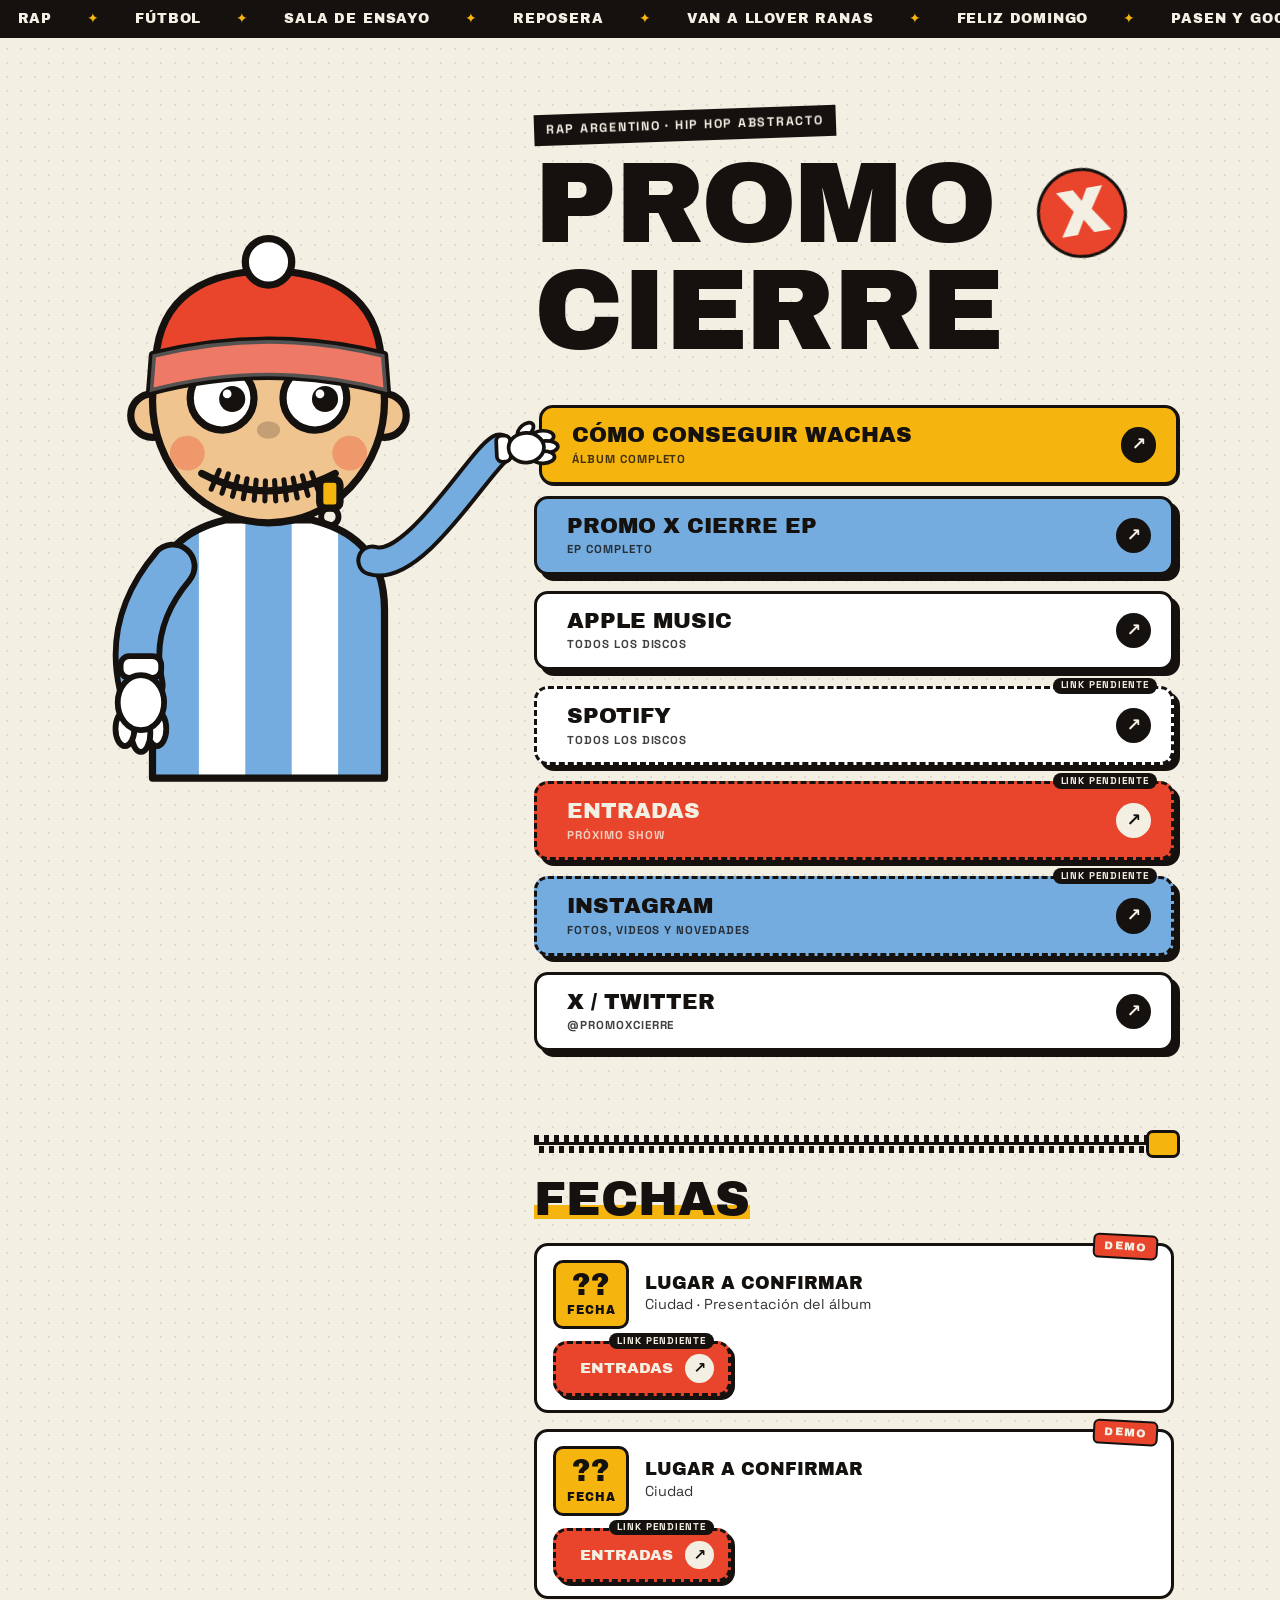
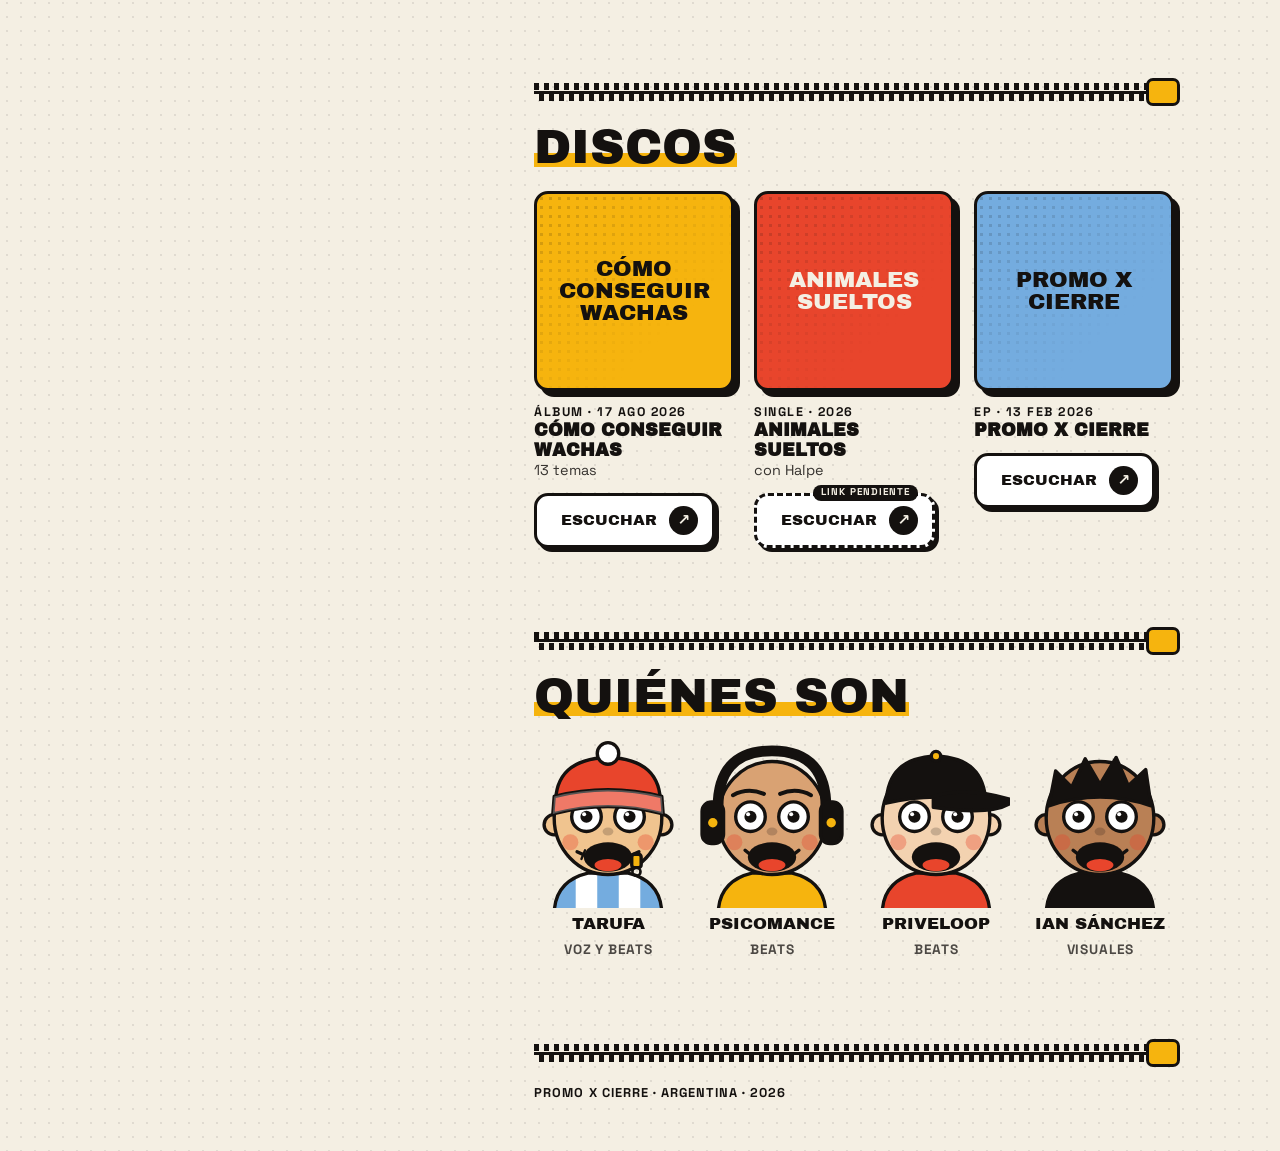
==== promo-x-cierre/index.html @ b792574a "Agrega prototipo de web para PROMO X CIERRE Página estática (HTML/CSS/JS sin dependencias) con un mu" ====
<!doctype html>
<html lang="es-AR">
<head>
  <meta charset="utf-8">
  <meta name="viewport" content="width=device-width, initial-scale=1">
  <title>PROMO X CIERRE</title>
  <meta name="description" content="Música, fechas y links de PROMO X CIERRE. Rap argentino.">
  <meta name="theme-color" content="#F4EFE3">
  <meta property="og:title" content="PROMO X CIERRE">
  <meta property="og:description" content="Música, fechas y links. Pasen y gocen.">
  <meta property="og:type" content="website">
  <link rel="preload" href="fonts/archivo-black-latin-400-normal.woff2" as="font" type="font/woff2" crossorigin>
  <link rel="stylesheet" href="styles.css">
</head>
<body>
  <div class="ticker" aria-hidden="true"><div class="ticker__track" id="ticker"></div></div>

  <div class="layout">
    <!-- El muñeco: decorativo, no interactivo. El brazo se dibuja en #arm-layer. -->
    <aside class="puppet-col" aria-hidden="true">
      <div class="puppet-sticky">
        <div class="puppet" id="puppet">
          <div class="puppet__art" id="puppet-art"></div>
          <!-- Punto de donde nace el brazo (en % de la imagen del muñeco, ver --shoulder-x / --shoulder-y) -->
          <span class="shoulder" id="shoulder"></span>
          <div class="bubble" id="bubble" hidden></div>
        </div>
      </div>
    </aside>

    <main class="content">
      <header class="hero">
        <p class="eyebrow" id="tagline"></p>
        <h1 class="wordmark">
          <span class="wordmark__line">Promo <span class="x" aria-hidden="true">x</span></span>
          <span class="wordmark__line">Cierre</span>
          <span class="sr-only"> — rap argentino</span>
        </h1>
      </header>

      <nav class="links" id="links" aria-label="Escuchá y seguí a Promo x Cierre"></nav>

      <section class="block" id="fechas" aria-labelledby="h-fechas">
        <div class="zip" aria-hidden="true"></div>
        <h2 id="h-fechas">Fechas</h2>
        <ol class="shows" id="shows"></ol>
      </section>

      <section class="block" id="discos" aria-labelledby="h-discos">
        <div class="zip" aria-hidden="true"></div>
        <h2 id="h-discos">Discos</h2>
        <div class="releases" id="releases"></div>
      </section>

      <section class="block" id="quienes" aria-labelledby="h-quienes">
        <div class="zip" aria-hidden="true"></div>
        <h2 id="h-quienes">Quiénes son</h2>
        <div class="crew" id="crew"></div>
      </section>

      <footer class="foot">
        <div class="zip" aria-hidden="true"></div>
        <p>PROMO X CIERRE · Argentina · 2026</p>
      </footer>
    </main>
  </div>

  <!-- Capa del brazo: ocupa toda la pantalla y no captura clics -->
  <svg class="arm-layer" id="arm-layer" aria-hidden="true" focusable="false">
    <path id="arm-outline" fill="none" stroke="#14110F" stroke-linecap="round" stroke-linejoin="round"/>
    <path id="arm-fill" fill="none" stroke="#74ACDF" stroke-linecap="round" stroke-linejoin="round"/>
    <g id="hand">
      <g class="glove" stroke="#14110F" stroke-width="4" stroke-linejoin="round" fill="#fff">
        <ellipse cx="20" cy="-11" rx="12" ry="6.5"/>
        <ellipse cx="23" cy="0" rx="13" ry="6.5"/>
        <ellipse cx="20" cy="11" rx="12" ry="6.5"/>
        <ellipse cx="2" cy="-19" rx="10" ry="6" transform="rotate(-38 2 -19)"/>
        <rect x="-30" y="-14" width="15" height="28" rx="6"/>
        <ellipse cx="2" cy="0" rx="19" ry="16"/>
      </g>
    </g>
  </svg>

  <div class="toast" id="toast" role="status" aria-live="polite"></div>

  <script src="data.js"></script>
  <script src="app.js"></script>
</body>
</html>
---- promo-x-cierre/styles.css ----
@font-face {
  font-family: "Archivo Black";
  src: url("fonts/archivo-black-latin-400-normal.woff2") format("woff2");
  font-weight: 400;
  font-display: swap;
}
@font-face {
  font-family: "Space Grotesk";
  src: url("fonts/space-grotesk-latin-400-normal.woff2") format("woff2");
  font-weight: 400;
  font-display: swap;
}
@font-face {
  font-family: "Space Grotesk";
  src: url("fonts/space-grotesk-latin-700-normal.woff2") format("woff2");
  font-weight: 700;
  font-display: swap;
}

:root {
  --ink: #14110f;
  --paper: #f4efe3;
  --white: #fff;
  --sky: #74acdf;
  --sun: #f6b40e;
  --tomato: #e8452c;
  --line: 3px;
  --shadow: 6px 6px 0 var(--ink);
  --display: "Archivo Black", "Arial Black", Impact, sans-serif;
  --body: "Space Grotesk", system-ui, -apple-system, "Segoe UI", sans-serif;
  --gutter: clamp(16px, 4vw, 40px);
  --ticker-h: 38px;
  /* Dónde nace el brazo sobre la imagen del muñeco (en %). Cambiar si se reemplaza el dibujo. */
  --shoulder-x: 74%;
  --shoulder-y: 62.5%;
}

* { box-sizing: border-box; }
html { scroll-behavior: smooth; }
body {
  margin: 0;
  background: var(--paper);
  background-image: radial-gradient(rgba(20, 17, 15, 0.09) 1px, transparent 1.3px);
  background-size: 14px 14px;
  color: var(--ink);
  font-family: var(--body);
  font-size: 1.0625rem;
  line-height: 1.45;
  overflow-x: clip;
  -webkit-font-smoothing: antialiased;
}
h1, h2, h3, p, ol { margin: 0; }
a { color: inherit; }
.sr-only {
  position: absolute; width: 1px; height: 1px; margin: -1px; padding: 0;
  overflow: hidden; clip: rect(0 0 0 0); white-space: nowrap; border: 0;
}

/* ---------- Ticker ---------- */
.ticker {
  height: var(--ticker-h);
  background: var(--ink);
  color: var(--paper);
  font-family: var(--display);
  text-transform: uppercase;
  letter-spacing: 0.06em;
  font-size: 0.85rem;
  overflow: hidden;
  white-space: nowrap;
  display: flex;
  align-items: center;
  position: relative;
  z-index: 2;
}
.ticker__track { display: inline-flex; animation: tick 40s linear infinite; will-change: transform; }
.ticker__track span { padding: 0 1.1rem; }
.ticker__track span::after { content: "✦"; color: var(--sun); margin-left: 2.2rem; }
@keyframes tick { to { transform: translateX(-50%); } }

/* ---------- Layout ---------- */
.layout {
  display: grid;
  grid-template-columns: minmax(300px, 38%) minmax(0, 1fr);
  gap: 0 clamp(16px, 3vw, 48px);
  max-width: 1360px;
  margin: 0 auto;
  padding: 0 var(--gutter);
}
.puppet-sticky {
  position: sticky;
  top: 0;
  height: 100svh;
  display: grid;
  place-items: center;
}
.puppet {
  /* alto máx. 78% de la pantalla, proporción 3:4 */
  width: min(100%, calc(min(78svh, 580px) * 0.75));
  aspect-ratio: 3 / 4;
  position: relative;
  animation: bob 3.4s ease-in-out infinite;
}
@keyframes bob { 50% { transform: translateY(-7px) rotate(0.7deg); } }
.puppet__art, .puppet__art svg { width: 100%; height: 100%; display: block; overflow: visible; }
.shoulder {
  position: absolute;
  left: var(--shoulder-x);
  top: var(--shoulder-y);
  width: 2px; height: 2px;
  transform: translate(-50%, -50%);
}
.puppet .eye { transform-box: fill-box; transform-origin: center; animation: blink 5.5s infinite; }
@keyframes blink { 0%, 94%, 100% { transform: scaleY(1); } 96.5% { transform: scaleY(0.08); } }
.puppet .pupil { transition: transform 0.08s linear; }
.puppet .brows { transition: transform 0.15s; }
.puppet.is-talking .brows { transform: translateY(-7px); }
.puppet .m-open { opacity: 0; transition: opacity 0.1s; }
.puppet.is-talking .m-open { opacity: 1; }
.puppet.is-talking .m-closed { opacity: 0; }

.bubble {
  position: absolute;
  left: 66%;
  top: -2%;
  z-index: 3;
  background: var(--white);
  border: var(--line) solid var(--ink);
  border-radius: 18px 18px 18px 4px;
  padding: 0.45rem 0.85rem;
  font-family: var(--display);
  font-size: 1rem;
  text-transform: uppercase;
  white-space: nowrap;
  box-shadow: 4px 4px 0 var(--ink);
  transform-origin: 0 100%;
}
.bubble.pop { animation: pop 1.1s both; }
@keyframes pop {
  0% { transform: scale(0.2) rotate(-8deg); opacity: 0; }
  18% { transform: scale(1.08) rotate(2deg); opacity: 1; }
  30%, 80% { transform: scale(1) rotate(-1deg); opacity: 1; }
  100% { transform: scale(0.9); opacity: 0; }
}

.content { padding-bottom: 48px; min-width: 0; }

/* ---------- Hero ---------- */
.hero { padding: clamp(28px, 6vw, 72px) 0 0; }
.eyebrow {
  display: inline-block;
  background: var(--ink);
  color: var(--paper);
  font-weight: 700;
  font-size: 0.78rem;
  letter-spacing: 0.14em;
  text-transform: uppercase;
  padding: 0.4rem 0.75rem;
  transform: rotate(-2deg);
}
.wordmark {
  margin-top: 0.7rem;
  font-family: var(--display);
  font-weight: 400;
  text-transform: uppercase;
  line-height: 0.9;
  letter-spacing: -0.02em;
  font-size: clamp(3.1rem, 10.5vw, 7.2rem);
}
.wordmark__line { display: block; }
.wordmark .x {
  display: inline-grid;
  place-items: center;
  width: 1.4em;
  height: 1.4em;
  margin-left: 0.1em;
  vertical-align: 0.12em;
  background: var(--tomato);
  color: var(--paper);
  border: var(--line) solid var(--ink);
  border-radius: 50%;
  font-size: 0.56em;
  line-height: 1;
  transform: rotate(-10deg);
  animation: wobble 3.6s ease-in-out infinite;
}
@keyframes wobble { 50% { transform: rotate(12deg) scale(1.08); } }

/* ---------- Botones ---------- */
.links { display: grid; gap: 16px; max-width: 640px; margin-top: clamp(22px, 3vw, 38px); }
.btn {
  --bg: var(--paper);
  position: relative;
  display: grid;
  grid-template-columns: 1fr auto;
  align-items: center;
  gap: 12px;
  padding: 16px 20px 16px 30px; /* margen izquierdo: ahí apoya la mano */
  background: var(--bg);
  color: var(--ink);
  border: var(--line) solid var(--ink);
  border-radius: 14px;
  box-shadow: var(--shadow);
  text-decoration: none;
  font-family: var(--display);
  font-size: clamp(1.05rem, 2.4vw, 1.35rem);
  text-transform: uppercase;
  line-height: 1.1;
  transition: transform 0.12s, box-shadow 0.12s;
}
.btn small {
  display: block;
  margin-top: 0.3rem;
  font-family: var(--body);
  font-weight: 700;
  font-size: 0.72rem;
  letter-spacing: 0.08em;
  opacity: 0.8;
}
.btn .go {
  display: grid; place-items: center;
  width: 2.2rem; height: 2.2rem;
  border-radius: 50%;
  background: var(--ink);
  color: var(--paper);
  font-family: var(--body);
  font-weight: 700;
  font-size: 1.1rem;
}
.btn[data-tone="sun"] { --bg: var(--sun); }
.btn[data-tone="sky"] { --bg: var(--sky); }
.btn[data-tone="tomato"] { --bg: var(--tomato); color: var(--paper); }
.btn[data-tone="tomato"] .go { background: var(--paper); color: var(--ink); }
.btn[data-tone="paper"] { --bg: var(--white); }
.btn.is-pressed, .btn:active { transform: translate(5px, 5px); box-shadow: 1px 1px 0 var(--ink); }
.btn:focus-visible { outline: 3px solid var(--ink); outline-offset: 5px; }
.btn.is-pending { border-style: dashed; }
.btn.is-pending::after {
  content: "link pendiente";
  position: absolute; top: -11px; right: 14px;
  background: var(--ink); color: var(--paper);
  font-family: var(--body); font-weight: 700; font-size: 0.62rem;
  letter-spacing: 0.1em; text-transform: uppercase;
  padding: 0.15rem 0.5rem; border-radius: 99px;
}
.btn--sm {
  padding: 10px 14px 10px 24px;
  font-size: 0.95rem;
  box-shadow: 4px 4px 0 var(--ink);
}
.btn--sm .go { width: 1.8rem; height: 1.8rem; font-size: 0.95rem; }
.btn--sm.is-pressed, .btn--sm:active { transform: translate(3px, 3px); box-shadow: 1px 1px 0 var(--ink); }

/* ---------- Secciones ---------- */
.block { margin-top: clamp(44px, 7vw, 84px); max-width: 640px; }
.block h2 {
  font-family: var(--display);
  font-weight: 400;
  text-transform: uppercase;
  font-size: clamp(2rem, 5vw, 3rem);
  line-height: 1;
  margin-bottom: 20px;
  display: inline-block;
  background: linear-gradient(transparent 62%, var(--sun) 62% 92%, transparent 92%);
}

/* Cierre (zipper) como divisor: la lengüeta corre al llegar a la sección */
.zip {
  position: relative;
  height: 18px;
  margin-bottom: 22px;
  background:
    linear-gradient(var(--ink), var(--ink)) center / 100% 3px no-repeat,
    repeating-linear-gradient(90deg, var(--ink) 0 5px, transparent 5px 10px) top / 100% 7px no-repeat,
    repeating-linear-gradient(90deg, transparent 0 5px, var(--ink) 5px 10px) bottom / 100% 7px no-repeat;
}
.zip::after {
  content: "";
  position: absolute; left: 0; top: 50%;
  width: 28px; height: 22px;
  transform: translateY(-50%);
  background: var(--sun);
  border: var(--line) solid var(--ink);
  border-radius: 7px;
  transition: left 1.4s cubic-bezier(0.6, 0, 0.2, 1);
}
.zip.in::after { left: calc(100% - 28px); }

/* Fechas */
.shows { list-style: none; padding: 0; display: grid; gap: 16px; }
.show {
  position: relative;
  display: grid;
  grid-template-columns: auto 1fr;
  gap: 8px 16px;
  align-items: center;
  background: var(--white);
  border: var(--line) solid var(--ink);
  border-radius: 14px;
  padding: 14px 16px;
}
.show__date {
  width: 76px;
  padding: 0.45rem 0;
  text-align: center;
  background: var(--sun);
  border: var(--line) solid var(--ink);
  border-radius: 10px;
  font-family: var(--display);
  text-transform: uppercase;
}
.show__day { display: block; font-size: 1.9rem; line-height: 1; }
.show__mon { display: block; font-size: 0.72rem; letter-spacing: 0.1em; margin-top: 2px; }
.show__venue { font-family: var(--display); text-transform: uppercase; font-size: 1.1rem; line-height: 1.15; }
.show__meta { font-size: 0.9rem; opacity: 0.85; }
.show .btn { grid-column: 1 / -1; justify-self: start; margin-top: 4px; }
.show.is-demo::before {
  content: "DEMO";
  position: absolute; top: -12px; right: 14px; z-index: 1;
  background: var(--tomato); color: var(--paper);
  font-family: var(--display); font-size: 0.7rem; letter-spacing: 0.1em;
  padding: 0.15rem 0.6rem; border: 2px solid var(--ink); border-radius: 6px;
  transform: rotate(3deg);
}
.empty { font-weight: 700; }

/* Discos */
.releases { display: grid; grid-template-columns: repeat(auto-fit, minmax(190px, 1fr)); gap: 24px 20px; }
.release { display: grid; gap: 12px; align-content: start; }
.cover {
  --bg: var(--paper);
  position: relative;
  display: grid; place-items: center;
  aspect-ratio: 1;
  padding: 16px;
  overflow: hidden;
  text-align: center;
  background: var(--bg);
  border: var(--line) solid var(--ink);
  border-radius: 14px;
  box-shadow: var(--shadow);
  font-family: var(--display);
  text-transform: uppercase;
  line-height: 0.98;
  font-size: clamp(1.05rem, 2.2vw, 1.4rem);
  overflow-wrap: anywhere;
  color: var(--ink);
}
.cover::before {
  content: "";
  position: absolute; inset: 0;
  background: radial-gradient(rgba(20, 17, 15, 0.18) 1.5px, transparent 1.8px) 0 0 / 9px 9px;
  mask-image: linear-gradient(135deg, #000, transparent 70%);
  -webkit-mask-image: linear-gradient(135deg, #000, transparent 70%);
}
.cover span { position: relative; }
.cover[data-tone="sun"] { --bg: var(--sun); }
.cover[data-tone="sky"] { --bg: var(--sky); }
.cover[data-tone="tomato"] { --bg: var(--tomato); color: var(--paper); }
.cover img { position: absolute; inset: 0; width: 100%; height: 100%; object-fit: cover; }
.release__type { font-weight: 700; font-size: 0.78rem; letter-spacing: 0.12em; text-transform: uppercase; }
.release__title { font-family: var(--display); text-transform: uppercase; font-size: 1.1rem; line-height: 1.1; }
.release__meta { font-size: 0.9rem; opacity: 0.85; }
.release .btn { justify-self: start; }

/* Integrantes */
.crew { display: grid; grid-template-columns: repeat(auto-fit, minmax(128px, 1fr)); gap: 20px 16px; }
.member { display: grid; justify-items: center; gap: 4px; text-align: center; }
.member svg { width: 100%; max-width: 170px; height: auto; transition: transform 0.25s cubic-bezier(0.3, 1.6, 0.5, 1); }
.member:hover svg { transform: rotate(-5deg) translateY(-6px) scale(1.04); }
.member__name { font-family: var(--display); text-transform: uppercase; font-size: 1.05rem; }
.member__role { font-size: 0.85rem; font-weight: 700; letter-spacing: 0.06em; text-transform: uppercase; opacity: 0.75; }

.foot { margin-top: clamp(44px, 7vw, 84px); max-width: 640px; font-weight: 700; letter-spacing: 0.08em; text-transform: uppercase; font-size: 0.8rem; }

/* ---------- Capa del brazo ---------- */
.arm-layer {
  position: fixed; inset: 0;
  width: 100%; height: 100%;
  pointer-events: none;
  z-index: 20;
  overflow: visible;
}

/* ---------- Aviso ---------- */
.toast {
  position: fixed; left: 50%; bottom: 22px; z-index: 30;
  transform: translate(-50%, 20px);
  max-width: min(92vw, 420px);
  background: var(--ink); color: var(--paper);
  padding: 0.7rem 1rem; border-radius: 12px;
  font-weight: 700; font-size: 0.9rem; text-align: center;
  opacity: 0; pointer-events: none;
  transition: opacity 0.2s, transform 0.2s;
}
.toast.show { opacity: 1; transform: translate(-50%, 0); }

/* ---------- Celular y pantallas angostas ---------- */
@media (max-width: 899px) {
  :root { --shoulder-x: 74%; --shoulder-y: 62.5%; }
  .layout { display: block; padding-left: calc(var(--gutter) + 80px); }
  /* El muñeco queda fijo asomándose por el borde izquierdo, a media altura */
  .puppet-col { position: fixed; left: -34px; top: 50%; transform: translateY(-50%); z-index: 3; pointer-events: none; }
  .puppet-sticky { position: static; height: auto; display: block; }
  .puppet { width: 144px; }
  .bubble { display: none; }
  .links, .block, .foot { max-width: none; }
  .show { grid-template-columns: 1fr; }
  .show__date { justify-self: start; display: flex; gap: 8px; align-items: baseline; justify-content: center; width: auto; padding: 0.35rem 0.8rem; }
  .show__day { font-size: 1.3rem; }
}

@media (prefers-reduced-motion: reduce) {
  html { scroll-behavior: auto; }
  .ticker__track, .puppet, .wordmark .x, .puppet .eye, .bubble.pop { animation: none; }
  .zip::after { left: calc(100% - 28px); transition: none; }
  .btn, .member svg { transition: none; }
}
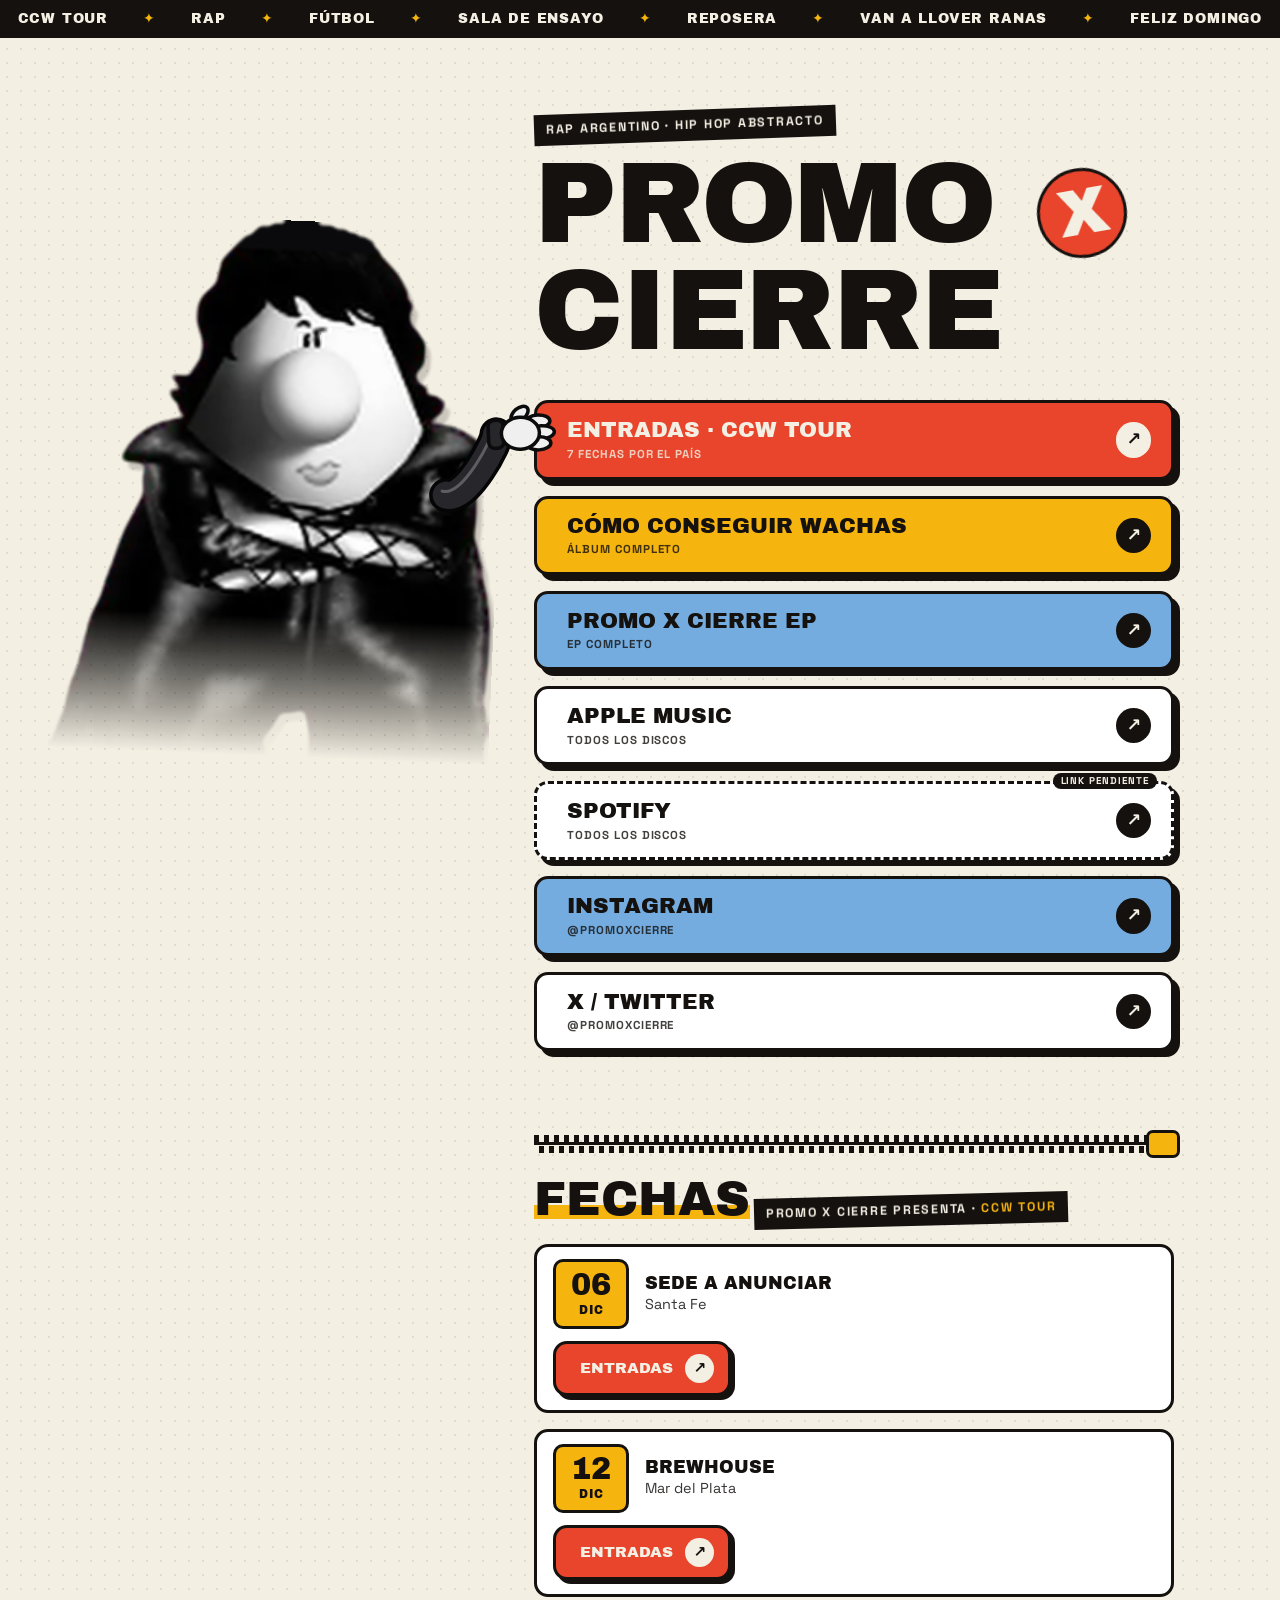
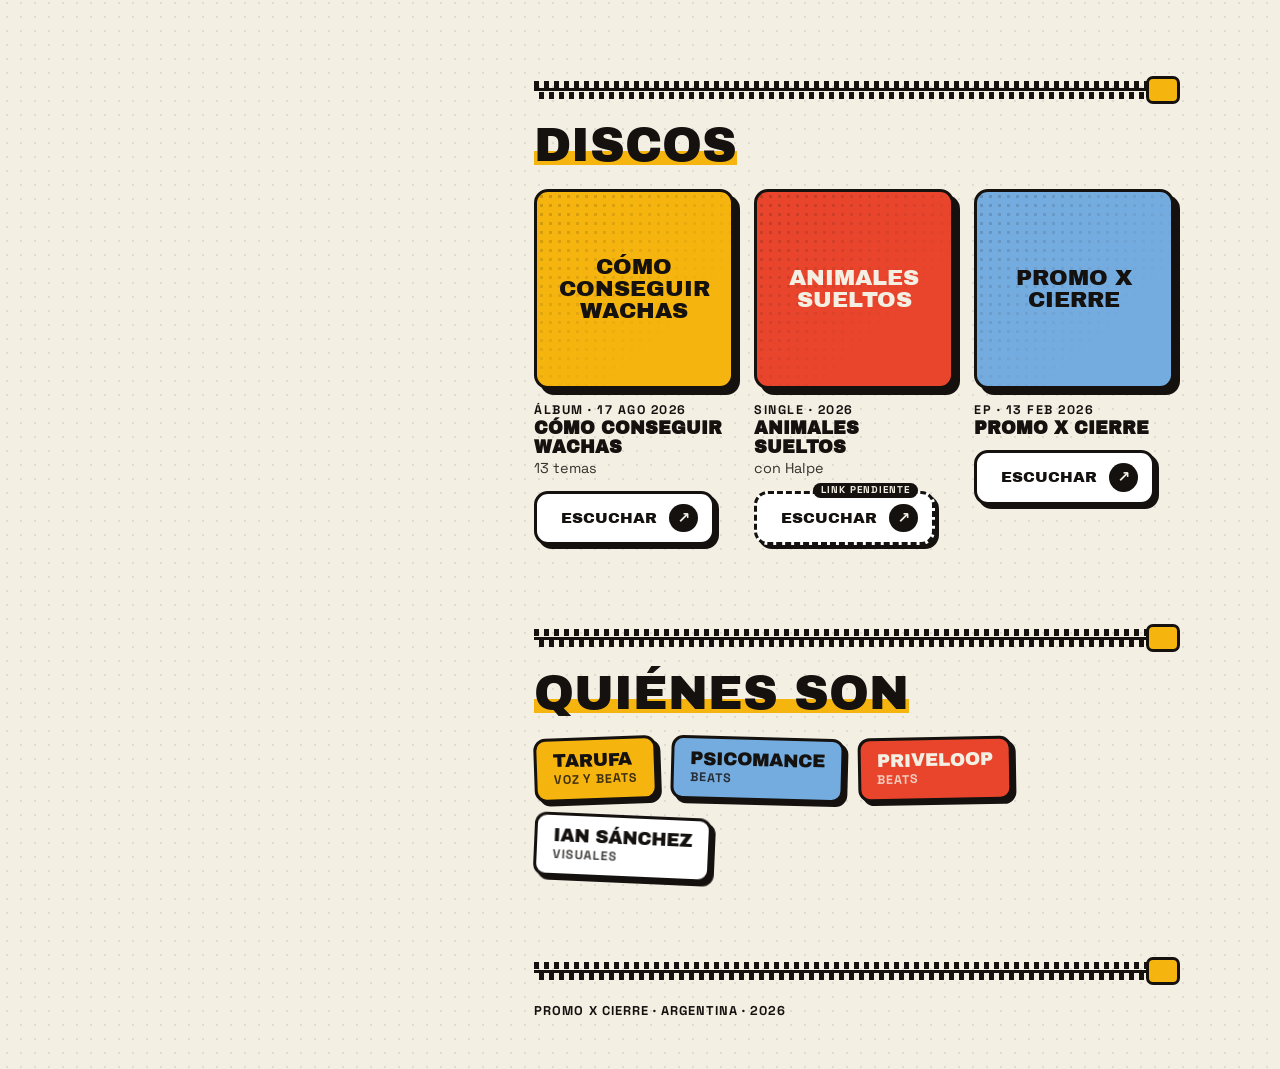
==== commit f8bd8a69: "Usa el muñeco real, carga la gira CCW Tour y los links de atom.bio - Muñeco real recortado de la cap" ====
--- a/promo-x-cierre/index.html
+++ b/promo-x-cierre/index.html
@@ -20,9 +20,11 @@
     <aside class="puppet-col" aria-hidden="true">
       <div class="puppet-sticky">
         <div class="puppet" id="puppet">
-          <div class="puppet__art" id="puppet-art"></div>
-          <!-- Punto de donde nace el brazo (en % de la imagen del muñeco, ver --shoulder-x / --shoulder-y) -->
-          <span class="shoulder" id="shoulder"></span>
+          <div class="puppet__lean" id="puppet-lean">
+            <div class="puppet__art" id="puppet-art"></div>
+            <!-- Punto de donde nace el brazo (en % de la imagen; se configura en data.js → puppet.shoulder) -->
+            <span class="shoulder" id="shoulder"></span>
+          </div>
           <div class="bubble" id="bubble" hidden></div>
         </div>
       </div>
@@ -43,6 +45,7 @@
       <section class="block" id="fechas" aria-labelledby="h-fechas">
         <div class="zip" aria-hidden="true"></div>
         <h2 id="h-fechas">Fechas</h2>
+        <p class="tour-chip" id="tour-chip"></p>
         <ol class="shows" id="shows"></ol>
       </section>
 
@@ -67,15 +70,17 @@
 
   <!-- Capa del brazo: ocupa toda la pantalla y no captura clics -->
   <svg class="arm-layer" id="arm-layer" aria-hidden="true" focusable="false">
-    <path id="arm-outline" fill="none" stroke="#14110F" stroke-linecap="round" stroke-linejoin="round"/>
-    <path id="arm-fill" fill="none" stroke="#74ACDF" stroke-linecap="round" stroke-linejoin="round"/>
+    <!-- Brazo de cuero negro (como la campera del muñeco): borde, relleno y brillo -->
+    <path id="arm-outline" fill="none" stroke="#050506" stroke-linecap="round" stroke-linejoin="round"/>
+    <path id="arm-fill" fill="none" stroke="#26262b" stroke-linecap="round" stroke-linejoin="round"/>
+    <path id="arm-shine" fill="none" stroke="rgba(255,255,255,.26)" stroke-width="3" stroke-linecap="round" stroke-linejoin="round" transform="translate(-4 -4)"/>
     <g id="hand">
-      <g class="glove" stroke="#14110F" stroke-width="4" stroke-linejoin="round" fill="#fff">
+      <g class="glove" stroke="#0b0b0c" stroke-width="3.5" stroke-linejoin="round" fill="#efefef">
         <ellipse cx="20" cy="-11" rx="12" ry="6.5"/>
         <ellipse cx="23" cy="0" rx="13" ry="6.5"/>
         <ellipse cx="20" cy="11" rx="12" ry="6.5"/>
         <ellipse cx="2" cy="-19" rx="10" ry="6" transform="rotate(-38 2 -19)"/>
-        <rect x="-30" y="-14" width="15" height="28" rx="6"/>
+        <rect x="-30" y="-14" width="15" height="28" rx="6" fill="#26262b"/>
         <ellipse cx="2" cy="0" rx="19" ry="16"/>
       </g>
     </g>
--- a/promo-x-cierre/styles.css
+++ b/promo-x-cierre/styles.css
@@ -30,9 +30,10 @@
   --body: "Space Grotesk", system-ui, -apple-system, "Segoe UI", sans-serif;
   --gutter: clamp(16px, 4vw, 40px);
   --ticker-h: 38px;
-  /* Dónde nace el brazo sobre la imagen del muñeco (en %). Cambiar si se reemplaza el dibujo. */
-  --shoulder-x: 74%;
-  --shoulder-y: 62.5%;
+  /* Dónde nace el brazo sobre la imagen (en %) y proporción de la imagen: los pisa app.js desde data.js */
+  --shoulder-x: 88%;
+  --shoulder-y: 50%;
+  --puppet-ratio: 1.21;
 }
 
 * { box-sizing: border-box; }
@@ -94,14 +95,26 @@
   place-items: center;
 }
 .puppet {
-  /* alto máx. 78% de la pantalla, proporción 3:4 */
-  width: min(100%, calc(min(78svh, 580px) * 0.75));
-  aspect-ratio: 3 / 4;
+  /* alto máx. 78% de la pantalla */
+  width: min(100%, 440px, calc(min(78svh, 620px) / var(--puppet-ratio)));
   position: relative;
   animation: bob 3.4s ease-in-out infinite;
 }
 @keyframes bob { 50% { transform: translateY(-7px) rotate(0.7deg); } }
-.puppet__art, .puppet__art svg { width: 100%; height: 100%; display: block; overflow: visible; }
+.puppet__lean { position: relative; transform-origin: 50% 100%; will-change: transform; }
+.puppet__art { transform-origin: 50% 100%; }
+.puppet__art img { display: block; width: 100%; height: auto; user-select: none; -webkit-user-drag: none; filter: drop-shadow(6px 8px 0 rgba(20, 17, 15, 0.18));
+  /* la imagen está cortada a la altura de la cintura: se desvanece hacia abajo */
+  -webkit-mask-image: linear-gradient(to bottom, #000 74%, transparent 100%);
+  mask-image: linear-gradient(to bottom, #000 74%, transparent 100%);
+}
+.puppet.is-talking .puppet__art { animation: squash 0.5s ease-out; }
+@keyframes squash {
+  0% { transform: scale(1, 1); }
+  28% { transform: scale(1.04, 0.95); }
+  62% { transform: scale(0.99, 1.025); }
+  100% { transform: scale(1, 1); }
+}
 .shoulder {
   position: absolute;
   left: var(--shoulder-x);
@@ -109,15 +122,6 @@
   width: 2px; height: 2px;
   transform: translate(-50%, -50%);
 }
-.puppet .eye { transform-box: fill-box; transform-origin: center; animation: blink 5.5s infinite; }
-@keyframes blink { 0%, 94%, 100% { transform: scaleY(1); } 96.5% { transform: scaleY(0.08); } }
-.puppet .pupil { transition: transform 0.08s linear; }
-.puppet .brows { transition: transform 0.15s; }
-.puppet.is-talking .brows { transform: translateY(-7px); }
-.puppet .m-open { opacity: 0; transition: opacity 0.1s; }
-.puppet.is-talking .m-open { opacity: 1; }
-.puppet.is-talking .m-closed { opacity: 0; }
-
 .bubble {
   position: absolute;
   left: 66%;
@@ -296,7 +300,7 @@
   background: var(--white);
   border: var(--line) solid var(--ink);
   border-radius: 14px;
-  padding: 14px 16px;
+  padding: 12px 16px 14px;
 }
 .show__date {
   width: 76px;
@@ -313,6 +317,7 @@
 .show__venue { font-family: var(--display); text-transform: uppercase; font-size: 1.1rem; line-height: 1.15; }
 .show__meta { font-size: 0.9rem; opacity: 0.85; }
 .show .btn { grid-column: 1 / -1; justify-self: start; margin-top: 4px; }
+.show.is-sold { background: #ece6d6; }
 .show.is-demo::before {
   content: "DEMO";
   position: absolute; top: -12px; right: 14px; z-index: 1;
@@ -322,6 +327,23 @@
   transform: rotate(3deg);
 }
 .empty { font-weight: 700; }
+.tour-chip {
+  display: inline-block;
+  margin: -6px 0 18px;
+  font-weight: 700; font-size: 0.78rem; letter-spacing: 0.14em; text-transform: uppercase;
+  background: var(--ink); color: var(--paper);
+  padding: 0.4rem 0.75rem;
+  transform: rotate(-1.5deg);
+}
+.tour-chip b { color: var(--sun); }
+.sold {
+  grid-column: 1 / -1; justify-self: start; margin-top: 4px;
+  font-family: var(--display); font-size: 0.95rem; letter-spacing: 0.12em; text-transform: uppercase;
+  color: var(--tomato);
+  border: var(--line) solid var(--tomato); border-radius: 8px;
+  padding: 0.3rem 0.8rem;
+  transform: rotate(-3deg);
+}
 
 /* Discos */
 .releases { display: grid; grid-template-columns: repeat(auto-fit, minmax(190px, 1fr)); gap: 24px 20px; }
@@ -363,12 +385,24 @@
 .release .btn { justify-self: start; }
 
 /* Integrantes */
-.crew { display: grid; grid-template-columns: repeat(auto-fit, minmax(128px, 1fr)); gap: 20px 16px; }
-.member { display: grid; justify-items: center; gap: 4px; text-align: center; }
-.member svg { width: 100%; max-width: 170px; height: auto; transition: transform 0.25s cubic-bezier(0.3, 1.6, 0.5, 1); }
-.member:hover svg { transform: rotate(-5deg) translateY(-6px) scale(1.04); }
-.member__name { font-family: var(--display); text-transform: uppercase; font-size: 1.05rem; }
-.member__role { font-size: 0.85rem; font-weight: 700; letter-spacing: 0.06em; text-transform: uppercase; opacity: 0.75; }
+.crew { display: flex; flex-wrap: wrap; gap: 14px; }
+.member {
+  --bg: var(--paper);
+  background: var(--bg);
+  border: var(--line) solid var(--ink);
+  border-radius: 12px;
+  box-shadow: 4px 4px 0 var(--ink);
+  padding: 0.6rem 1rem;
+  transform: rotate(var(--tilt, 0deg));
+  transition: transform 0.25s cubic-bezier(0.3, 1.6, 0.5, 1);
+}
+.member:hover { transform: rotate(0deg) translateY(-4px) scale(1.05); }
+.member[data-tone="sun"] { --bg: var(--sun); }
+.member[data-tone="sky"] { --bg: var(--sky); }
+.member[data-tone="tomato"] { --bg: var(--tomato); color: var(--paper); }
+.member[data-tone="paper"] { --bg: var(--white); }
+.member__name { font-family: var(--display); text-transform: uppercase; font-size: 1.15rem; line-height: 1.1; }
+.member__role { font-size: 0.78rem; font-weight: 700; letter-spacing: 0.08em; text-transform: uppercase; opacity: 0.8; }
 
 .foot { margin-top: clamp(44px, 7vw, 84px); max-width: 640px; font-weight: 700; letter-spacing: 0.08em; text-transform: uppercase; font-size: 0.8rem; }
 
@@ -396,12 +430,11 @@
 
 /* ---------- Celular y pantallas angostas ---------- */
 @media (max-width: 899px) {
-  :root { --shoulder-x: 74%; --shoulder-y: 62.5%; }
-  .layout { display: block; padding-left: calc(var(--gutter) + 80px); }
+  .layout { display: block; padding-left: calc(var(--gutter) + 84px); }
   /* El muñeco queda fijo asomándose por el borde izquierdo, a media altura */
-  .puppet-col { position: fixed; left: -34px; top: 50%; transform: translateY(-50%); z-index: 3; pointer-events: none; }
+  .puppet-col { position: fixed; left: -42px; top: 50%; transform: translateY(-50%); z-index: 3; pointer-events: none; }
   .puppet-sticky { position: static; height: auto; display: block; }
-  .puppet { width: 144px; }
+  .puppet { width: 142px; }
   .bubble { display: none; }
   .links, .block, .foot { max-width: none; }
   .show { grid-template-columns: 1fr; }
@@ -410,8 +443,9 @@
 }
 
 @media (prefers-reduced-motion: reduce) {
+  .puppet.is-talking .puppet__art { animation: none; }
   html { scroll-behavior: auto; }
-  .ticker__track, .puppet, .wordmark .x, .puppet .eye, .bubble.pop { animation: none; }
+  .ticker__track, .puppet, .wordmark .x, .bubble.pop { animation: none; }
   .zip::after { left: calc(100% - 28px); transition: none; }
-  .btn, .member svg { transition: none; }
-}
+  .btn, .member { transition: none; }
+}
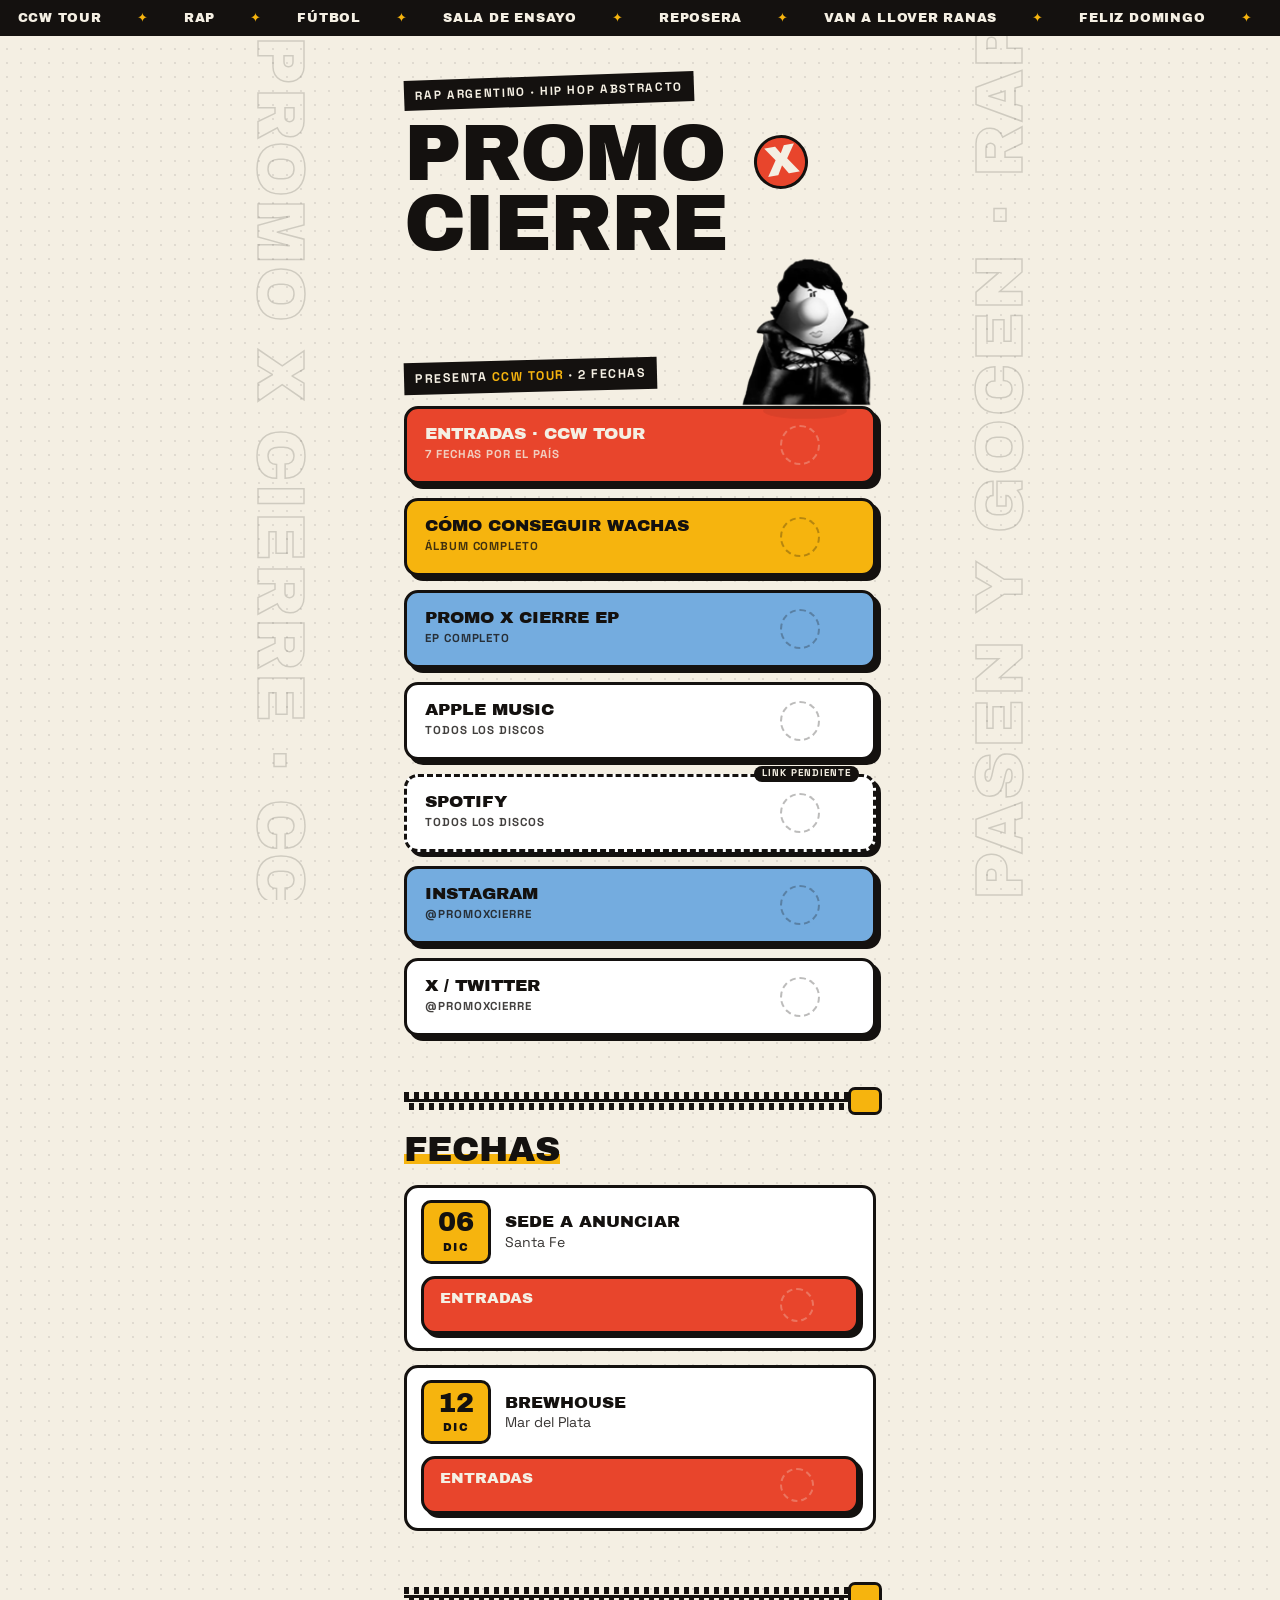
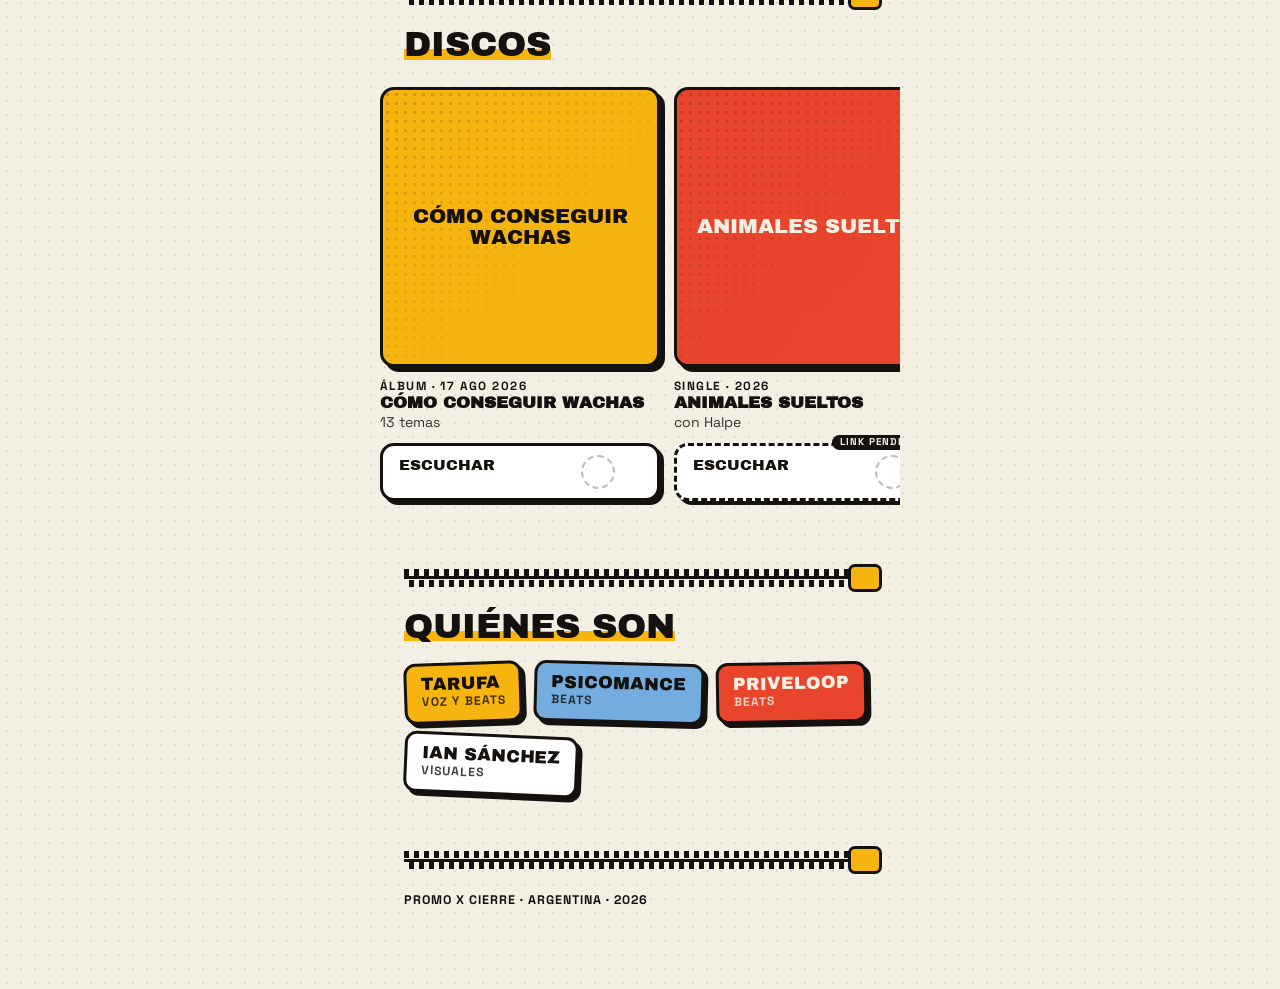
==== commit 91d3bb95: "Rediseña la web para el teléfono: el muñeco sigue al puntero y aprieta botones - Una sola columna ve" ====
--- a/promo-x-cierre/index.html
+++ b/promo-x-cierre/index.html
@@ -2,10 +2,10 @@
 <html lang="es-AR">
 <head>
   <meta charset="utf-8">
-  <meta name="viewport" content="width=device-width, initial-scale=1">
+  <meta name="viewport" content="width=device-width, initial-scale=1, viewport-fit=cover">
   <title>PROMO X CIERRE</title>
   <meta name="description" content="Música, fechas y links de PROMO X CIERRE. Rap argentino.">
-  <meta name="theme-color" content="#F4EFE3">
+  <meta name="theme-color" content="#f4efe3">
   <meta property="og:title" content="PROMO X CIERRE">
   <meta property="og:description" content="Música, fechas y links. Pasen y gocen.">
   <meta property="og:type" content="website">
@@ -14,77 +14,56 @@
 </head>
 <body>
   <div class="ticker" aria-hidden="true"><div class="ticker__track" id="ticker"></div></div>
+  <!-- Solo en pantallas anchas: el nombre corre en vertical por los costados de la columna -->
+  <div class="side side--l" aria-hidden="true">Promo x Cierre · CCW Tour · Promo x Cierre · CCW Tour ·</div>
+  <div class="side side--r" aria-hidden="true">Pasen y gocen · Rap, fútbol, sala de ensayo · Pasen y gocen ·</div>
 
-  <div class="layout">
-    <!-- El muñeco: decorativo, no interactivo. El brazo se dibuja en #arm-layer. -->
-    <aside class="puppet-col" aria-hidden="true">
-      <div class="puppet-sticky">
-        <div class="puppet" id="puppet">
-          <div class="puppet__lean" id="puppet-lean">
-            <div class="puppet__art" id="puppet-art"></div>
-            <!-- Punto de donde nace el brazo (en % de la imagen; se configura en data.js → puppet.shoulder) -->
-            <span class="shoulder" id="shoulder"></span>
-          </div>
-          <div class="bubble" id="bubble" hidden></div>
-        </div>
+  <main class="page">
+    <header class="hero">
+      <p class="eyebrow" id="tagline"></p>
+      <h1 class="wordmark">
+        <span class="wordmark__line">Promo <span class="x" aria-hidden="true">x</span></span>
+        <span class="wordmark__line">Cierre</span>
+        <span class="sr-only"> — rap argentino</span>
+      </h1>
+      <!-- Escenario: acá "vive" el muñeco cuando está parado sobre el primer botón -->
+      <div class="stage">
+        <p class="tour-chip" id="tour-chip"></p>
       </div>
-    </aside>
+    </header>
 
-    <main class="content">
-      <header class="hero">
-        <p class="eyebrow" id="tagline"></p>
-        <h1 class="wordmark">
-          <span class="wordmark__line">Promo <span class="x" aria-hidden="true">x</span></span>
-          <span class="wordmark__line">Cierre</span>
-          <span class="sr-only"> — rap argentino</span>
-        </h1>
-      </header>
+    <nav class="links" id="links" aria-label="Escuchá y seguí a Promo x Cierre"></nav>
 
-      <nav class="links" id="links" aria-label="Escuchá y seguí a Promo x Cierre"></nav>
+    <section class="block" id="fechas" aria-labelledby="h-fechas">
+      <div class="zip" aria-hidden="true"></div>
+      <h2 id="h-fechas">Fechas</h2>
+      <ol class="shows" id="shows"></ol>
+    </section>
 
-      <section class="block" id="fechas" aria-labelledby="h-fechas">
-        <div class="zip" aria-hidden="true"></div>
-        <h2 id="h-fechas">Fechas</h2>
-        <p class="tour-chip" id="tour-chip"></p>
-        <ol class="shows" id="shows"></ol>
-      </section>
+    <section class="block" id="discos" aria-labelledby="h-discos">
+      <div class="zip" aria-hidden="true"></div>
+      <h2 id="h-discos">Discos</h2>
+      <div class="strip" id="releases"></div>
+    </section>
 
-      <section class="block" id="discos" aria-labelledby="h-discos">
-        <div class="zip" aria-hidden="true"></div>
-        <h2 id="h-discos">Discos</h2>
-        <div class="releases" id="releases"></div>
-      </section>
+    <section class="block" id="quienes" aria-labelledby="h-quienes">
+      <div class="zip" aria-hidden="true"></div>
+      <h2 id="h-quienes">Quiénes son</h2>
+      <div class="crew" id="crew"></div>
+    </section>
 
-      <section class="block" id="quienes" aria-labelledby="h-quienes">
-        <div class="zip" aria-hidden="true"></div>
-        <h2 id="h-quienes">Quiénes son</h2>
-        <div class="crew" id="crew"></div>
-      </section>
+    <footer class="foot">
+      <div class="zip" aria-hidden="true"></div>
+      <p>PROMO X CIERRE · Argentina · 2026</p>
+    </footer>
+  </main>
 
-      <footer class="foot">
-        <div class="zip" aria-hidden="true"></div>
-        <p>PROMO X CIERRE · Argentina · 2026</p>
-      </footer>
-    </main>
+  <!-- El muñeco: decorativo, no se puede tocar (los toques pasan al botón de abajo) -->
+  <div class="shadow" id="shadow" aria-hidden="true"></div>
+  <div class="puppet" id="puppet" aria-hidden="true">
+    <div class="puppet__img" id="puppet-img"></div>
+    <div class="bubble" id="bubble" hidden><span id="bubble-text"></span></div>
   </div>
-
-  <!-- Capa del brazo: ocupa toda la pantalla y no captura clics -->
-  <svg class="arm-layer" id="arm-layer" aria-hidden="true" focusable="false">
-    <!-- Brazo de cuero negro (como la campera del muñeco): borde, relleno y brillo -->
-    <path id="arm-outline" fill="none" stroke="#050506" stroke-linecap="round" stroke-linejoin="round"/>
-    <path id="arm-fill" fill="none" stroke="#26262b" stroke-linecap="round" stroke-linejoin="round"/>
-    <path id="arm-shine" fill="none" stroke="rgba(255,255,255,.26)" stroke-width="3" stroke-linecap="round" stroke-linejoin="round" transform="translate(-4 -4)"/>
-    <g id="hand">
-      <g class="glove" stroke="#0b0b0c" stroke-width="3.5" stroke-linejoin="round" fill="#efefef">
-        <ellipse cx="20" cy="-11" rx="12" ry="6.5"/>
-        <ellipse cx="23" cy="0" rx="13" ry="6.5"/>
-        <ellipse cx="20" cy="11" rx="12" ry="6.5"/>
-        <ellipse cx="2" cy="-19" rx="10" ry="6" transform="rotate(-38 2 -19)"/>
-        <rect x="-30" y="-14" width="15" height="28" rx="6" fill="#26262b"/>
-        <ellipse cx="2" cy="0" rx="19" ry="16"/>
-      </g>
-    </g>
-  </svg>
 
   <div class="toast" id="toast" role="status" aria-live="polite"></div>
 
--- a/promo-x-cierre/styles.css
+++ b/promo-x-cierre/styles.css
@@ -17,6 +17,8 @@
   font-display: swap;
 }
 
+/* Layout: una sola columna vertical (pensada para el teléfono); en pantallas grandes se centra.
+   El muñeco vive en el "carril" derecho de cada botón y sube o baja siguiendo al puntero. */
 :root {
   --ink: #14110f;
   --paper: #f4efe3;
@@ -25,21 +27,20 @@
   --sun: #f6b40e;
   --tomato: #e8452c;
   --line: 3px;
-  --shadow: 6px 6px 0 var(--ink);
+  --shadow: 5px 5px 0 var(--ink);
   --display: "Archivo Black", "Arial Black", Impact, sans-serif;
   --body: "Space Grotesk", system-ui, -apple-system, "Segoe UI", sans-serif;
-  --gutter: clamp(16px, 4vw, 40px);
-  --ticker-h: 38px;
-  /* Dónde nace el brazo sobre la imagen (en %) y proporción de la imagen: los pisa app.js desde data.js */
-  --shoulder-x: 88%;
-  --shoulder-y: 50%;
-  --puppet-ratio: 1.21;
+  --gutter: 16px;
+  --col: 520px;
+  --lane: 126px;      /* ancho del carril derecho donde se posa el muñeco */
+  --puppet-w: 118px;  /* ancho del muñeco (la altura sale de la imagen) */
 }
 
 * { box-sizing: border-box; }
 html { scroll-behavior: smooth; }
 body {
   margin: 0;
+  position: relative;
   background: var(--paper);
   background-image: radial-gradient(rgba(20, 17, 15, 0.09) 1px, transparent 1.3px);
   background-size: 14px 14px;
@@ -57,148 +58,98 @@
   overflow: hidden; clip: rect(0 0 0 0); white-space: nowrap; border: 0;
 }
 
-/* ---------- Ticker ---------- */
+/* ---------- Cinta ---------- */
 .ticker {
-  height: var(--ticker-h);
+  height: 36px;
   background: var(--ink);
   color: var(--paper);
   font-family: var(--display);
   text-transform: uppercase;
   letter-spacing: 0.06em;
-  font-size: 0.85rem;
+  font-size: 0.8rem;
   overflow: hidden;
   white-space: nowrap;
   display: flex;
   align-items: center;
-  position: relative;
-  z-index: 2;
 }
 .ticker__track { display: inline-flex; animation: tick 40s linear infinite; will-change: transform; }
 .ticker__track span { padding: 0 1.1rem; }
 .ticker__track span::after { content: "✦"; color: var(--sun); margin-left: 2.2rem; }
 @keyframes tick { to { transform: translateX(-50%); } }
 
-/* ---------- Layout ---------- */
-.layout {
-  display: grid;
-  grid-template-columns: minmax(300px, 38%) minmax(0, 1fr);
-  gap: 0 clamp(16px, 3vw, 48px);
-  max-width: 1360px;
+/* ---------- Columna ---------- */
+.page {
+  max-width: var(--col);
   margin: 0 auto;
-  padding: 0 var(--gutter);
-}
-.puppet-sticky {
-  position: sticky;
-  top: 0;
-  height: 100svh;
-  display: grid;
-  place-items: center;
-}
-.puppet {
-  /* alto máx. 78% de la pantalla */
-  width: min(100%, 440px, calc(min(78svh, 620px) / var(--puppet-ratio)));
-  position: relative;
-  animation: bob 3.4s ease-in-out infinite;
-}
-@keyframes bob { 50% { transform: translateY(-7px) rotate(0.7deg); } }
-.puppet__lean { position: relative; transform-origin: 50% 100%; will-change: transform; }
-.puppet__art { transform-origin: 50% 100%; }
-.puppet__art img { display: block; width: 100%; height: auto; user-select: none; -webkit-user-drag: none; filter: drop-shadow(6px 8px 0 rgba(20, 17, 15, 0.18));
-  /* la imagen está cortada a la altura de la cintura: se desvanece hacia abajo */
-  -webkit-mask-image: linear-gradient(to bottom, #000 74%, transparent 100%);
-  mask-image: linear-gradient(to bottom, #000 74%, transparent 100%);
-}
-.puppet.is-talking .puppet__art { animation: squash 0.5s ease-out; }
-@keyframes squash {
-  0% { transform: scale(1, 1); }
-  28% { transform: scale(1.04, 0.95); }
-  62% { transform: scale(0.99, 1.025); }
-  100% { transform: scale(1, 1); }
-}
-.shoulder {
-  position: absolute;
-  left: var(--shoulder-x);
-  top: var(--shoulder-y);
-  width: 2px; height: 2px;
-  transform: translate(-50%, -50%);
-}
-.bubble {
-  position: absolute;
-  left: 66%;
-  top: -2%;
-  z-index: 3;
-  background: var(--white);
-  border: var(--line) solid var(--ink);
-  border-radius: 18px 18px 18px 4px;
-  padding: 0.45rem 0.85rem;
-  font-family: var(--display);
-  font-size: 1rem;
-  text-transform: uppercase;
-  white-space: nowrap;
-  box-shadow: 4px 4px 0 var(--ink);
-  transform-origin: 0 100%;
-}
-.bubble.pop { animation: pop 1.1s both; }
-@keyframes pop {
-  0% { transform: scale(0.2) rotate(-8deg); opacity: 0; }
-  18% { transform: scale(1.08) rotate(2deg); opacity: 1; }
-  30%, 80% { transform: scale(1) rotate(-1deg); opacity: 1; }
-  100% { transform: scale(0.9); opacity: 0; }
-}
-
-.content { padding-bottom: 48px; min-width: 0; }
+  padding-inline: var(--gutter);
+  padding-block: 0 56px;
+}
 
 /* ---------- Hero ---------- */
-.hero { padding: clamp(28px, 6vw, 72px) 0 0; }
+.hero { padding-top: 22px; }
 .eyebrow {
   display: inline-block;
   background: var(--ink);
   color: var(--paper);
   font-weight: 700;
-  font-size: 0.78rem;
+  font-size: 0.74rem;
   letter-spacing: 0.14em;
   text-transform: uppercase;
-  padding: 0.4rem 0.75rem;
+  padding: 0.4rem 0.7rem;
   transform: rotate(-2deg);
 }
 .wordmark {
-  margin-top: 0.7rem;
+  margin-top: 0.8rem;
   font-family: var(--display);
   font-weight: 400;
   text-transform: uppercase;
-  line-height: 0.9;
+  line-height: 0.88;
   letter-spacing: -0.02em;
-  font-size: clamp(3.1rem, 10.5vw, 7.2rem);
+  font-size: clamp(3rem, 15.5vw, 4.9rem);
+  text-wrap: balance;
 }
 .wordmark__line { display: block; }
 .wordmark .x {
   display: inline-grid;
   place-items: center;
-  width: 1.4em;
-  height: 1.4em;
-  margin-left: 0.1em;
-  vertical-align: 0.12em;
+  width: 1.3em;
+  height: 1.3em;
+  margin-left: 0.08em;
+  vertical-align: 0.1em;
   background: var(--tomato);
   color: var(--paper);
   border: var(--line) solid var(--ink);
   border-radius: 50%;
-  font-size: 0.56em;
+  font-size: 0.52em;
   line-height: 1;
   transform: rotate(-10deg);
   animation: wobble 3.6s ease-in-out infinite;
 }
 @keyframes wobble { 50% { transform: rotate(12deg) scale(1.08); } }
+.stage {
+  position: relative;
+  min-height: 128px;
+  display: flex;
+  align-items: flex-end;
+  padding: 0 calc(var(--lane) + 8px) 14px 0;
+}
+.tour-chip {
+  display: inline-block;
+  font-weight: 700; font-size: 0.78rem; letter-spacing: 0.12em; text-transform: uppercase;
+  background: var(--ink); color: var(--paper);
+  padding: 0.42rem 0.7rem;
+  transform: rotate(-1.5deg);
+}
+.tour-chip b { color: var(--sun); }
 
 /* ---------- Botones ---------- */
-.links { display: grid; gap: 16px; max-width: 640px; margin-top: clamp(22px, 3vw, 38px); }
+.links { display: grid; gap: 14px; }
 .btn {
-  --bg: var(--paper);
-  position: relative;
-  display: grid;
-  grid-template-columns: 1fr auto;
-  align-items: center;
-  gap: 12px;
-  padding: 16px 20px 16px 30px; /* margen izquierdo: ahí apoya la mano */
+  --bg: var(--white);
+  position: relative;
+  display: block;
+  min-height: 78px;
+  padding: 15px var(--lane) 15px 18px; /* derecha: carril del muñeco */
   background: var(--bg);
   color: var(--ink);
   border: var(--line) solid var(--ink);
@@ -206,7 +157,7 @@
   box-shadow: var(--shadow);
   text-decoration: none;
   font-family: var(--display);
-  font-size: clamp(1.05rem, 2.4vw, 1.35rem);
+  font-size: 1.08rem;
   text-transform: uppercase;
   line-height: 1.1;
   transition: transform 0.12s, box-shadow 0.12s;
@@ -220,25 +171,26 @@
   letter-spacing: 0.08em;
   opacity: 0.8;
 }
-.btn .go {
-  display: grid; place-items: center;
-  width: 2.2rem; height: 2.2rem;
+/* marca de aterrizaje en el carril */
+.btn::after {
+  content: "";
+  position: absolute;
+  top: 50%;
+  right: calc(var(--lane) / 2 - 18px);
+  width: 36px; height: 36px;
+  border: 2px dashed currentColor;
   border-radius: 50%;
-  background: var(--ink);
-  color: var(--paper);
-  font-family: var(--body);
-  font-weight: 700;
-  font-size: 1.1rem;
+  opacity: 0.28;
+  transform: translateY(-50%);
 }
 .btn[data-tone="sun"] { --bg: var(--sun); }
 .btn[data-tone="sky"] { --bg: var(--sky); }
 .btn[data-tone="tomato"] { --bg: var(--tomato); color: var(--paper); }
-.btn[data-tone="tomato"] .go { background: var(--paper); color: var(--ink); }
 .btn[data-tone="paper"] { --bg: var(--white); }
-.btn.is-pressed, .btn:active { transform: translate(5px, 5px); box-shadow: 1px 1px 0 var(--ink); }
+.btn.is-pressed, .btn:active { transform: translate(4px, 4px); box-shadow: 1px 1px 0 var(--ink); }
 .btn:focus-visible { outline: 3px solid var(--ink); outline-offset: 5px; }
 .btn.is-pending { border-style: dashed; }
-.btn.is-pending::after {
+.btn.is-pending::before {
   content: "link pendiente";
   position: absolute; top: -11px; right: 14px;
   background: var(--ink); color: var(--paper);
@@ -247,22 +199,23 @@
   padding: 0.15rem 0.5rem; border-radius: 99px;
 }
 .btn--sm {
-  padding: 10px 14px 10px 24px;
+  min-height: 58px;
+  padding: 11px calc(var(--lane) * 0.8) 11px 16px;
   font-size: 0.95rem;
   box-shadow: 4px 4px 0 var(--ink);
 }
-.btn--sm .go { width: 1.8rem; height: 1.8rem; font-size: 0.95rem; }
+.btn--sm::after { right: calc(var(--lane) * 0.4 - 15px); width: 30px; height: 30px; }
 .btn--sm.is-pressed, .btn--sm:active { transform: translate(3px, 3px); box-shadow: 1px 1px 0 var(--ink); }
 
 /* ---------- Secciones ---------- */
-.block { margin-top: clamp(44px, 7vw, 84px); max-width: 640px; }
+.block { margin-top: 56px; }
 .block h2 {
   font-family: var(--display);
   font-weight: 400;
   text-transform: uppercase;
-  font-size: clamp(2rem, 5vw, 3rem);
+  font-size: 2.2rem;
   line-height: 1;
-  margin-bottom: 20px;
+  margin-bottom: 18px;
   display: inline-block;
   background: linear-gradient(transparent 62%, var(--sun) 62% 92%, transparent 92%);
 }
@@ -290,21 +243,20 @@
 .zip.in::after { left: calc(100% - 28px); }
 
 /* Fechas */
-.shows { list-style: none; padding: 0; display: grid; gap: 16px; }
+.shows { list-style: none; padding: 0; display: grid; gap: 14px; }
 .show {
   position: relative;
   display: grid;
-  grid-template-columns: auto 1fr;
-  gap: 8px 16px;
+  grid-template-columns: 70px minmax(0, 1fr);
+  gap: 12px 14px;
   align-items: center;
   background: var(--white);
   border: var(--line) solid var(--ink);
   border-radius: 14px;
-  padding: 12px 16px 14px;
+  padding: 12px 14px 14px;
 }
 .show__date {
-  width: 76px;
-  padding: 0.45rem 0;
+  padding: 0.4rem 0;
   text-align: center;
   background: var(--sun);
   border: var(--line) solid var(--ink);
@@ -312,47 +264,49 @@
   font-family: var(--display);
   text-transform: uppercase;
 }
-.show__day { display: block; font-size: 1.9rem; line-height: 1; }
-.show__mon { display: block; font-size: 0.72rem; letter-spacing: 0.1em; margin-top: 2px; }
-.show__venue { font-family: var(--display); text-transform: uppercase; font-size: 1.1rem; line-height: 1.15; }
-.show__meta { font-size: 0.9rem; opacity: 0.85; }
-.show .btn { grid-column: 1 / -1; justify-self: start; margin-top: 4px; }
+.show__day { display: block; font-size: 1.7rem; line-height: 1; }
+.show__mon { display: block; font-size: 0.7rem; letter-spacing: 0.1em; margin-top: 2px; }
+/* el texto deja libre el carril: el muñeco posado en el botón de abajo asoma por acá */
+.show__info { padding-right: calc(var(--lane) * 0.8 - 14px); min-width: 0; }
+.show__venue { font-family: var(--display); text-transform: uppercase; font-size: 1.05rem; line-height: 1.15; }
+.show__meta { font-size: 0.88rem; opacity: 0.85; }
+.show .btn, .show .sold { grid-column: 1 / -1; }
 .show.is-sold { background: #ece6d6; }
-.show.is-demo::before {
-  content: "DEMO";
-  position: absolute; top: -12px; right: 14px; z-index: 1;
-  background: var(--tomato); color: var(--paper);
-  font-family: var(--display); font-size: 0.7rem; letter-spacing: 0.1em;
-  padding: 0.15rem 0.6rem; border: 2px solid var(--ink); border-radius: 6px;
-  transform: rotate(3deg);
-}
-.empty { font-weight: 700; }
-.tour-chip {
-  display: inline-block;
-  margin: -6px 0 18px;
-  font-weight: 700; font-size: 0.78rem; letter-spacing: 0.14em; text-transform: uppercase;
-  background: var(--ink); color: var(--paper);
-  padding: 0.4rem 0.75rem;
-  transform: rotate(-1.5deg);
-}
-.tour-chip b { color: var(--sun); }
 .sold {
-  grid-column: 1 / -1; justify-self: start; margin-top: 4px;
+  justify-self: start;
   font-family: var(--display); font-size: 0.95rem; letter-spacing: 0.12em; text-transform: uppercase;
   color: var(--tomato);
   border: var(--line) solid var(--tomato); border-radius: 8px;
   padding: 0.3rem 0.8rem;
   transform: rotate(-3deg);
 }
-
-/* Discos */
-.releases { display: grid; grid-template-columns: repeat(auto-fit, minmax(190px, 1fr)); gap: 24px 20px; }
-.release { display: grid; gap: 12px; align-content: start; }
+.empty { font-weight: 700; }
+
+/* Discos: tira horizontal que se desliza con el dedo */
+.strip {
+  display: flex;
+  gap: 14px;
+  overflow-x: auto;
+  scroll-snap-type: x mandatory;
+  margin-inline: calc(-1 * var(--gutter));
+  padding: 6px var(--gutter) 12px;
+  scrollbar-width: none;
+}
+.strip::-webkit-scrollbar { display: none; }
+.release {
+  flex: 0 0 min(66vw, 280px);
+  scroll-snap-align: start;
+  display: grid;
+  gap: 10px;
+  align-content: start;
+  min-width: 0;
+}
 .cover {
   --bg: var(--paper);
   position: relative;
   display: grid; place-items: center;
   aspect-ratio: 1;
+  max-width: 100%;
   padding: 16px;
   overflow: hidden;
   text-align: center;
@@ -363,7 +317,7 @@
   font-family: var(--display);
   text-transform: uppercase;
   line-height: 0.98;
-  font-size: clamp(1.05rem, 2.2vw, 1.4rem);
+  font-size: 1.3rem;
   overflow-wrap: anywhere;
   color: var(--ink);
 }
@@ -379,45 +333,87 @@
 .cover[data-tone="sky"] { --bg: var(--sky); }
 .cover[data-tone="tomato"] { --bg: var(--tomato); color: var(--paper); }
 .cover img { position: absolute; inset: 0; width: 100%; height: 100%; object-fit: cover; }
-.release__type { font-weight: 700; font-size: 0.78rem; letter-spacing: 0.12em; text-transform: uppercase; }
-.release__title { font-family: var(--display); text-transform: uppercase; font-size: 1.1rem; line-height: 1.1; }
-.release__meta { font-size: 0.9rem; opacity: 0.85; }
-.release .btn { justify-self: start; }
+.release__type { font-weight: 700; font-size: 0.74rem; letter-spacing: 0.12em; text-transform: uppercase; }
+.release__title { font-family: var(--display); text-transform: uppercase; font-size: 1.05rem; line-height: 1.1; }
+.release__meta { font-size: 0.88rem; opacity: 0.85; }
 
 /* Integrantes */
-.crew { display: flex; flex-wrap: wrap; gap: 14px; }
+.crew { display: flex; flex-wrap: wrap; gap: 12px; }
 .member {
   --bg: var(--paper);
   background: var(--bg);
   border: var(--line) solid var(--ink);
   border-radius: 12px;
   box-shadow: 4px 4px 0 var(--ink);
-  padding: 0.6rem 1rem;
+  padding: 0.55rem 0.9rem;
   transform: rotate(var(--tilt, 0deg));
-  transition: transform 0.25s cubic-bezier(0.3, 1.6, 0.5, 1);
-}
-.member:hover { transform: rotate(0deg) translateY(-4px) scale(1.05); }
+}
 .member[data-tone="sun"] { --bg: var(--sun); }
 .member[data-tone="sky"] { --bg: var(--sky); }
 .member[data-tone="tomato"] { --bg: var(--tomato); color: var(--paper); }
 .member[data-tone="paper"] { --bg: var(--white); }
-.member__name { font-family: var(--display); text-transform: uppercase; font-size: 1.15rem; line-height: 1.1; }
-.member__role { font-size: 0.78rem; font-weight: 700; letter-spacing: 0.08em; text-transform: uppercase; opacity: 0.8; }
-
-.foot { margin-top: clamp(44px, 7vw, 84px); max-width: 640px; font-weight: 700; letter-spacing: 0.08em; text-transform: uppercase; font-size: 0.8rem; }
-
-/* ---------- Capa del brazo ---------- */
-.arm-layer {
-  position: fixed; inset: 0;
-  width: 100%; height: 100%;
+.member__name { font-family: var(--display); text-transform: uppercase; font-size: 1.1rem; line-height: 1.1; }
+.member__role { font-size: 0.76rem; font-weight: 700; letter-spacing: 0.08em; text-transform: uppercase; opacity: 0.8; }
+
+.foot { margin-top: 56px; font-weight: 700; letter-spacing: 0.08em; text-transform: uppercase; font-size: 0.78rem; }
+
+/* ---------- El muñeco ---------- */
+.puppet {
+  position: absolute;
+  left: 0; top: 0;
+  width: var(--puppet-w);
+  z-index: 5;
   pointer-events: none;
-  z-index: 20;
-  overflow: visible;
+  transform-origin: 50% 100%;
+  will-change: transform;
+}
+.puppet__img {
+  /* al estar posado sobre un botón, los últimos px quedan "detrás" del borde del botón */
+  clip-path: inset(0 0 var(--clip, 0px) 0);
+}
+.puppet__img img { display: block; width: 100%; height: auto; max-width: 100%; user-select: none; -webkit-user-drag: none; }
+.shadow {
+  position: absolute;
+  left: 0; top: 0;
+  width: 84px; height: 16px;
+  margin: -8px 0 0 -42px;
+  border-radius: 50%;
+  background: rgba(20, 17, 15, 0.26);
+  z-index: 4;
+  pointer-events: none;
+  transform-origin: center;
+  will-change: transform, opacity;
+}
+.bubble {
+  position: absolute;
+  left: 50%;
+  bottom: calc(100% + 6px);
+  transform: translateX(-62%);
+  white-space: nowrap;
+}
+.bubble span {
+  display: block;
+  background: var(--white);
+  border: var(--line) solid var(--ink);
+  border-radius: 16px 16px 16px 4px;
+  padding: 0.4rem 0.75rem;
+  font-family: var(--display);
+  font-size: 0.92rem;
+  text-transform: uppercase;
+  box-shadow: 3px 3px 0 var(--ink);
+  transform-origin: 20% 100%;
+  animation: pop 1.1s both;
+}
+@keyframes pop {
+  0% { transform: scale(0.2) rotate(-8deg); opacity: 0; }
+  18% { transform: scale(1.08) rotate(2deg); opacity: 1; }
+  30%, 80% { transform: scale(1) rotate(-1deg); opacity: 1; }
+  100% { transform: scale(0.9); opacity: 0; }
 }
 
 /* ---------- Aviso ---------- */
 .toast {
-  position: fixed; left: 50%; bottom: 22px; z-index: 30;
+  position: fixed; left: 50%; bottom: calc(22px + env(safe-area-inset-bottom, 0px)); z-index: 30;
   transform: translate(-50%, 20px);
   max-width: min(92vw, 420px);
   background: var(--ink); color: var(--paper);
@@ -428,24 +424,39 @@
 }
 .toast.show { opacity: 1; transform: translate(-50%, 0); }
 
-/* ---------- Celular y pantallas angostas ---------- */
-@media (max-width: 899px) {
-  .layout { display: block; padding-left: calc(var(--gutter) + 84px); }
-  /* El muñeco queda fijo asomándose por el borde izquierdo, a media altura */
-  .puppet-col { position: fixed; left: -42px; top: 50%; transform: translateY(-50%); z-index: 3; pointer-events: none; }
-  .puppet-sticky { position: static; height: auto; display: block; }
-  .puppet { width: 142px; }
-  .bubble { display: none; }
-  .links, .block, .foot { max-width: none; }
-  .show { grid-template-columns: 1fr; }
-  .show__date { justify-self: start; display: flex; gap: 8px; align-items: baseline; justify-content: center; width: auto; padding: 0.35rem 0.8rem; }
-  .show__day { font-size: 1.3rem; }
+/* ---------- Pantallas grandes: la misma columna, centrada y un poco más grande ---------- */
+.side { display: none; }
+@media (min-width: 900px) {
+  :root { --puppet-w: 132px; --lane: 142px; --gutter: 24px; }
+  .page { padding-block: 0 80px; }
+  .hero { padding-top: 40px; }
+  .wordmark { font-size: 5rem; }
+  .stage { min-height: 146px; }
+  .side {
+    display: block;
+    position: fixed;
+    top: 36px; bottom: 0;
+    width: 120px;
+    overflow: hidden;
+    writing-mode: vertical-rl;
+    font-family: var(--display);
+    font-size: 4.2rem;
+    line-height: 120px;
+    text-transform: uppercase;
+    letter-spacing: 0.04em;
+    white-space: nowrap;
+    color: transparent;
+    -webkit-text-stroke: 1.5px rgba(20, 17, 15, 0.16);
+    pointer-events: none;
+    user-select: none;
+  }
+  .side--l { left: calc(50% - var(--col) / 2 - 160px); }
+  .side--r { right: calc(50% - var(--col) / 2 - 160px); transform: rotate(180deg); }
 }
 
 @media (prefers-reduced-motion: reduce) {
-  .puppet.is-talking .puppet__art { animation: none; }
   html { scroll-behavior: auto; }
-  .ticker__track, .puppet, .wordmark .x, .bubble.pop { animation: none; }
+  .ticker__track, .wordmark .x, .bubble span { animation: none; }
   .zip::after { left: calc(100% - 28px); transition: none; }
-  .btn, .member { transition: none; }
-}
+  .btn { transition: none; }
+}
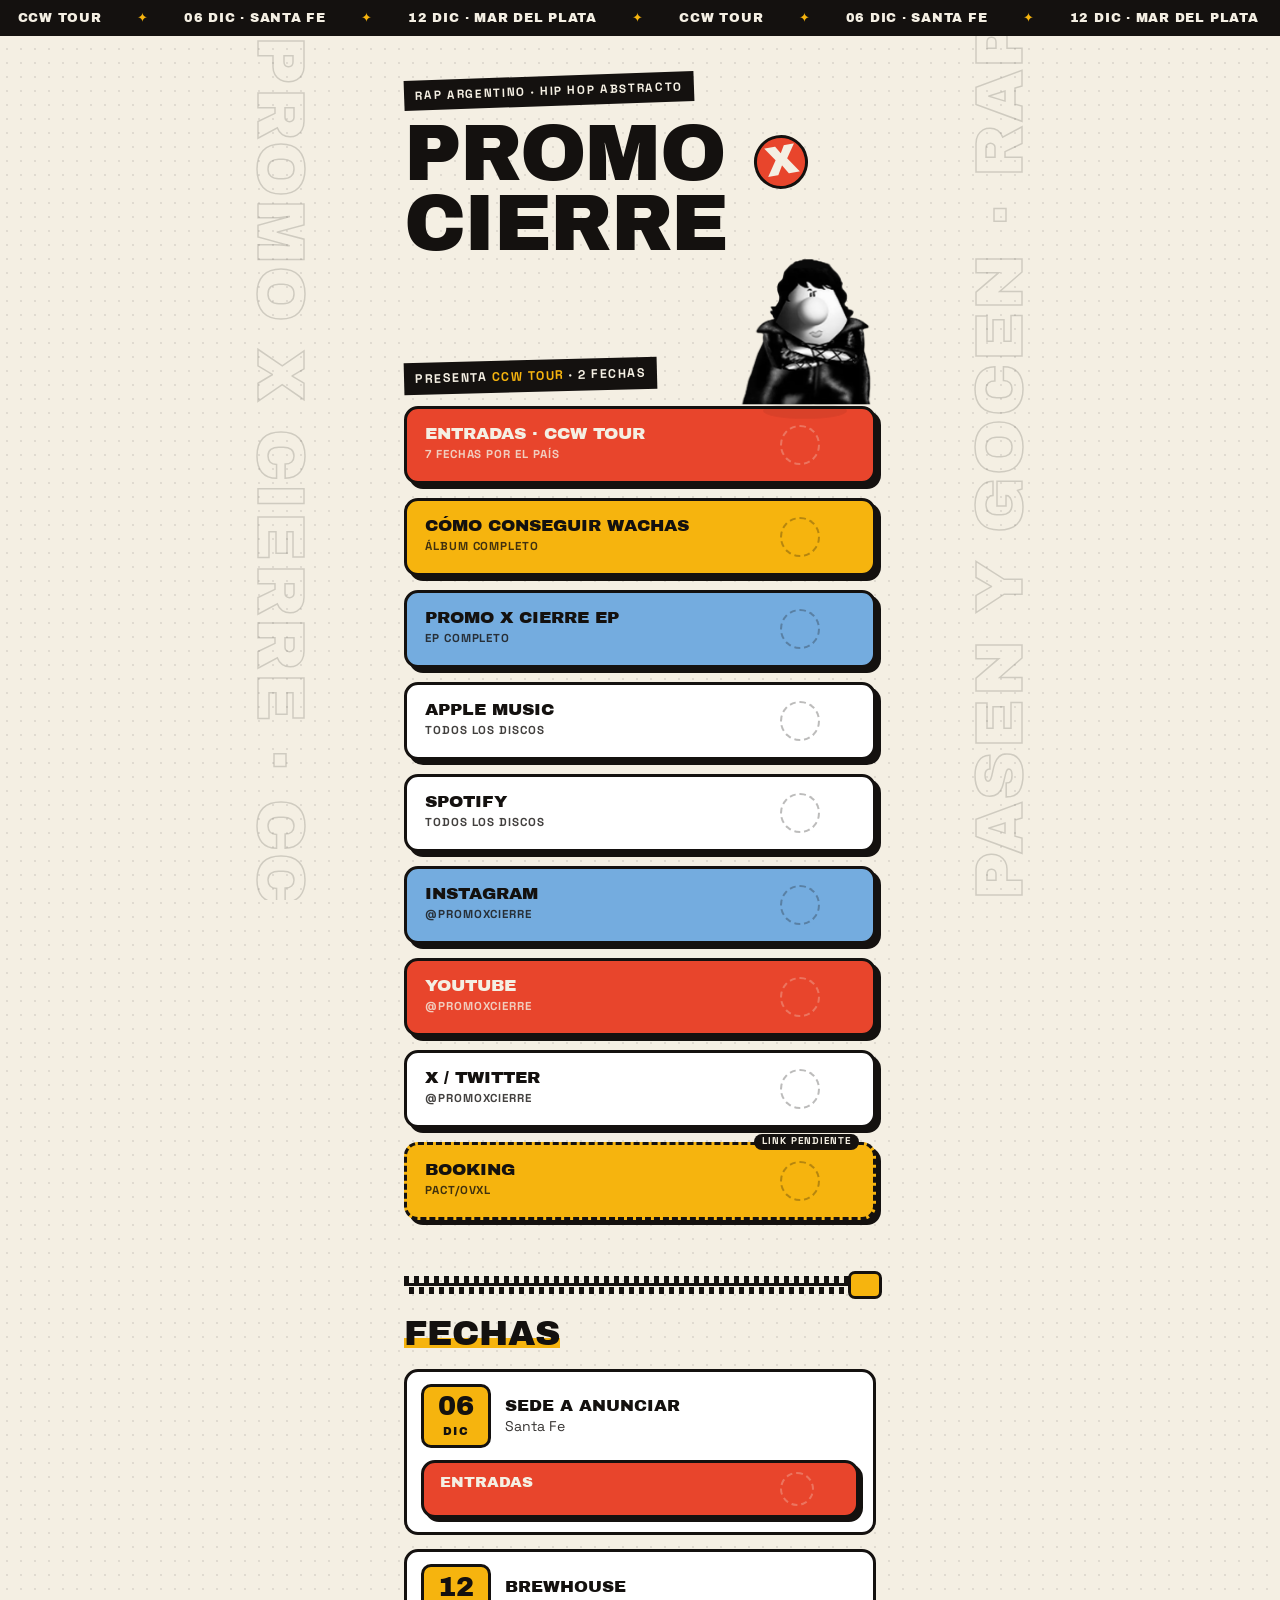
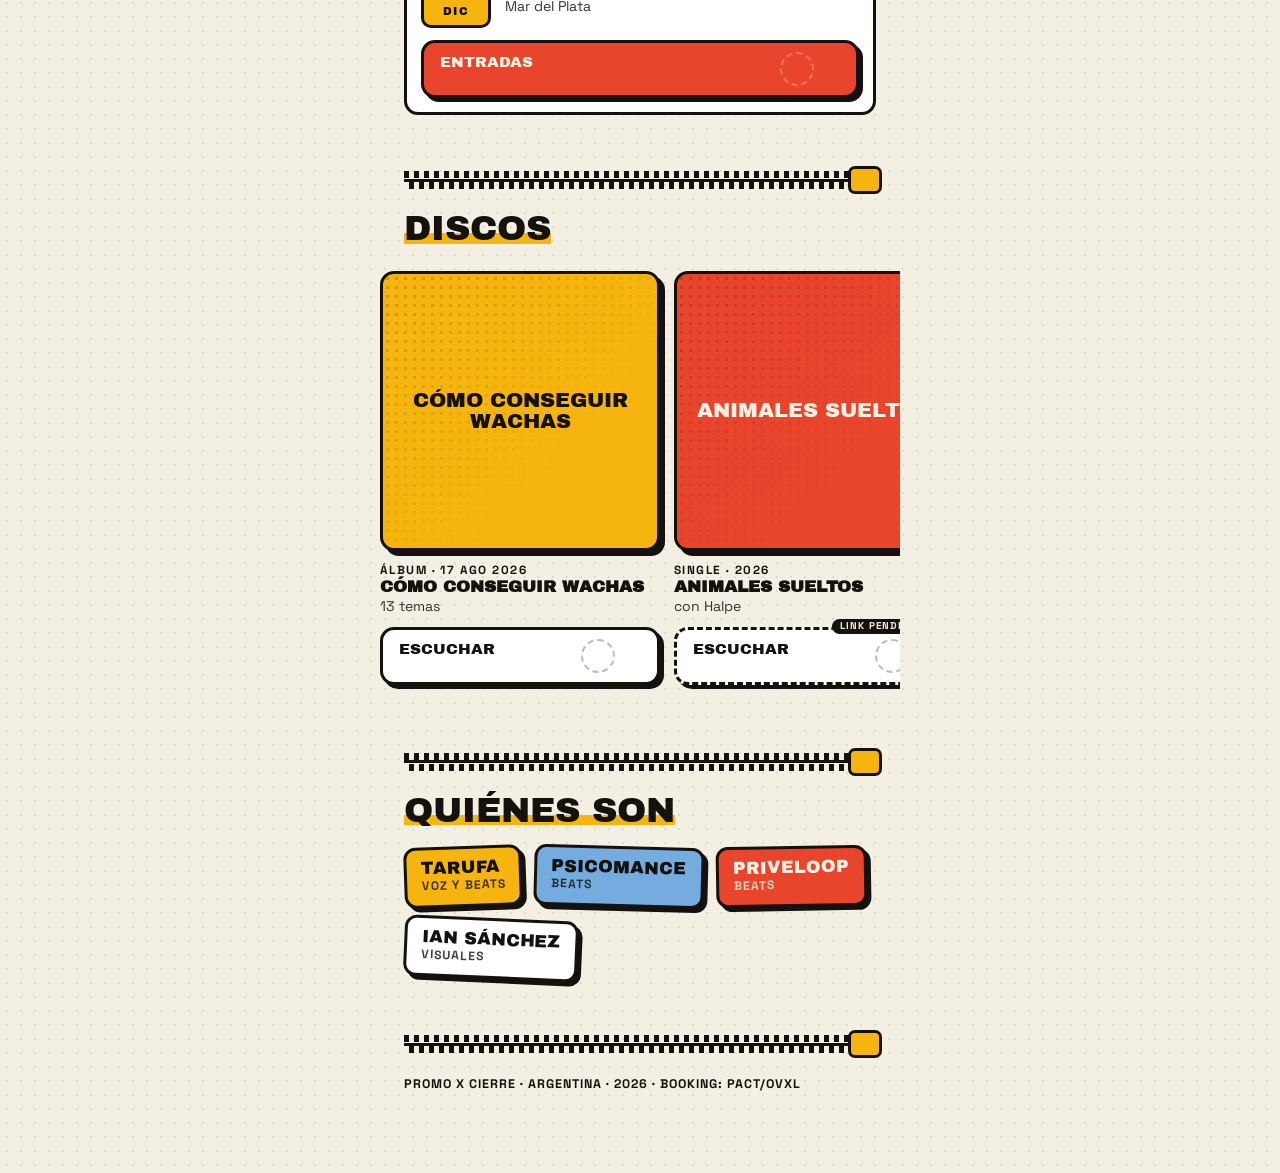
==== commit 2d95841e: "Completa links, agrega booking y publica por rama gh-pages - Spotify (perfil oficial) y canal de You" ====
--- a/promo-x-cierre/index.html
+++ b/promo-x-cierre/index.html
@@ -54,7 +54,7 @@
 
     <footer class="foot">
       <div class="zip" aria-hidden="true"></div>
-      <p>PROMO X CIERRE · Argentina · 2026</p>
+      <p id="foot-text">PROMO X CIERRE · Argentina · 2026</p>
     </footer>
   </main>
 
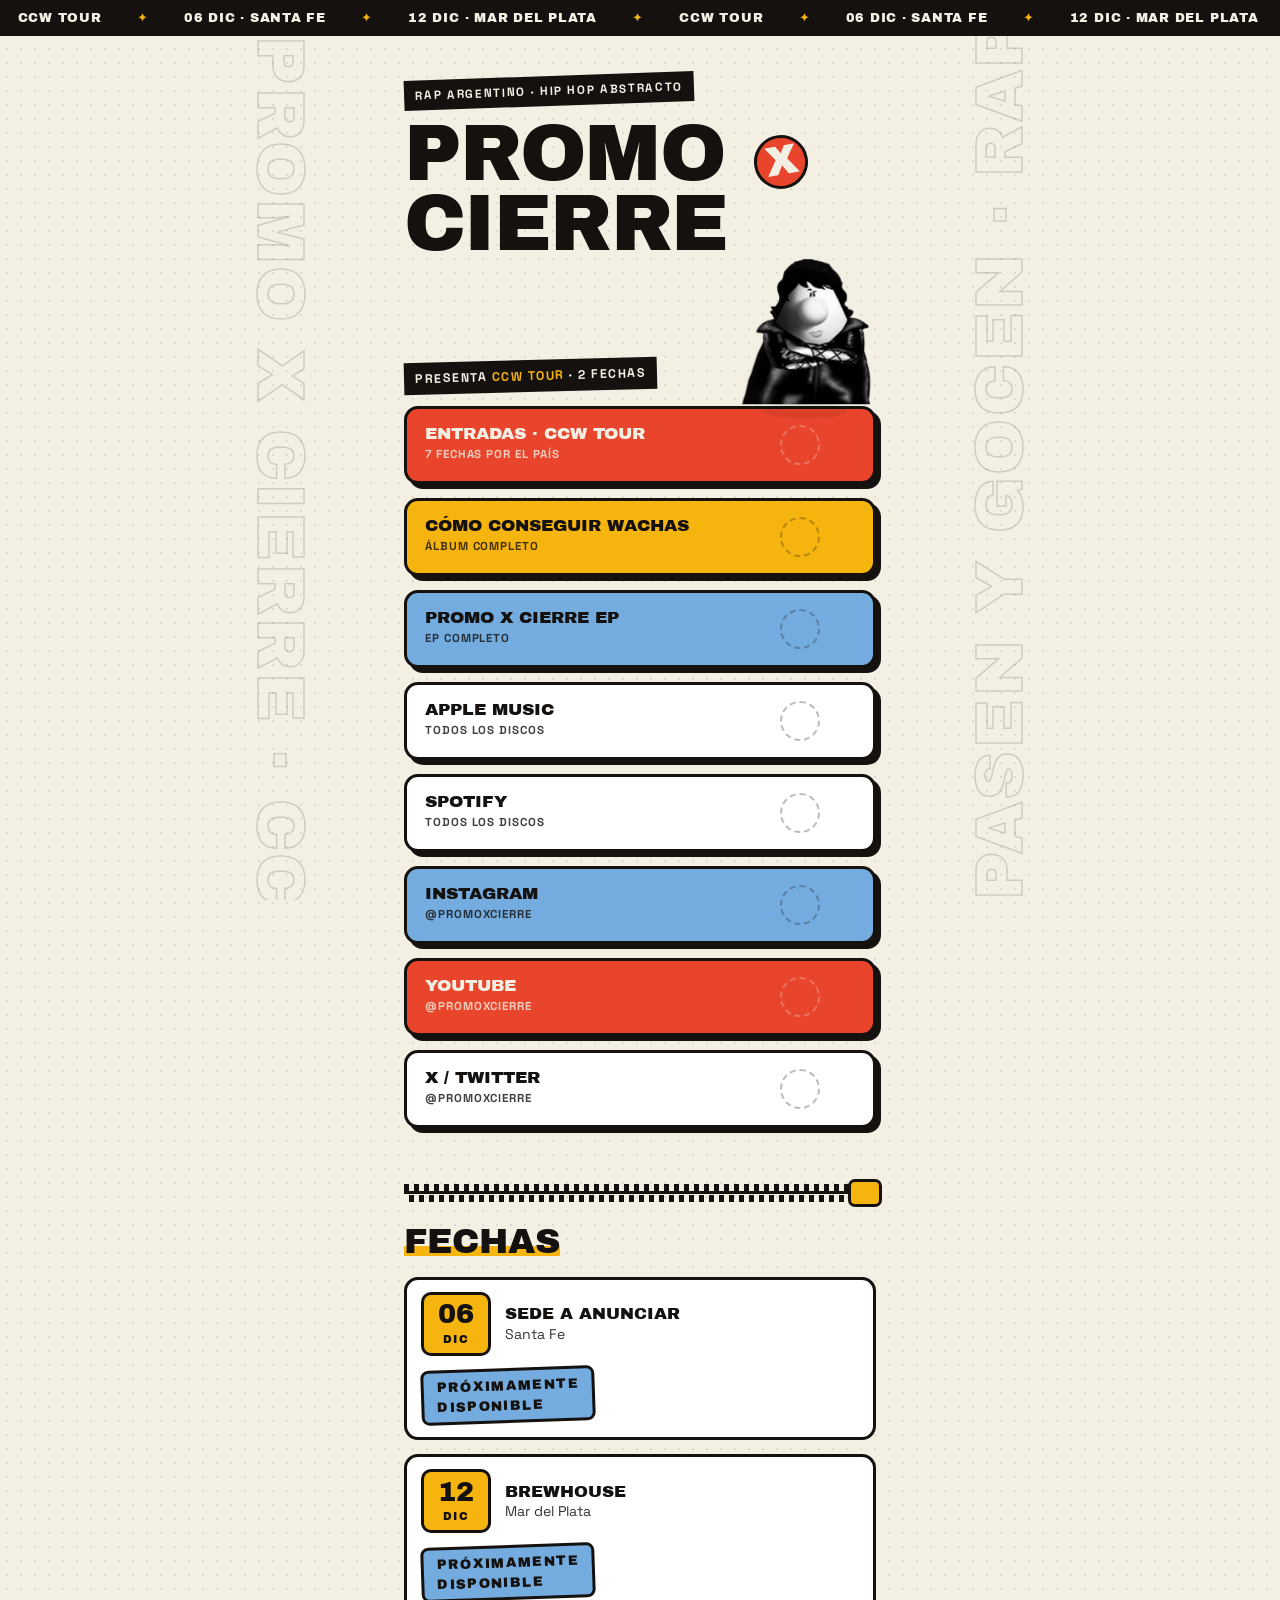
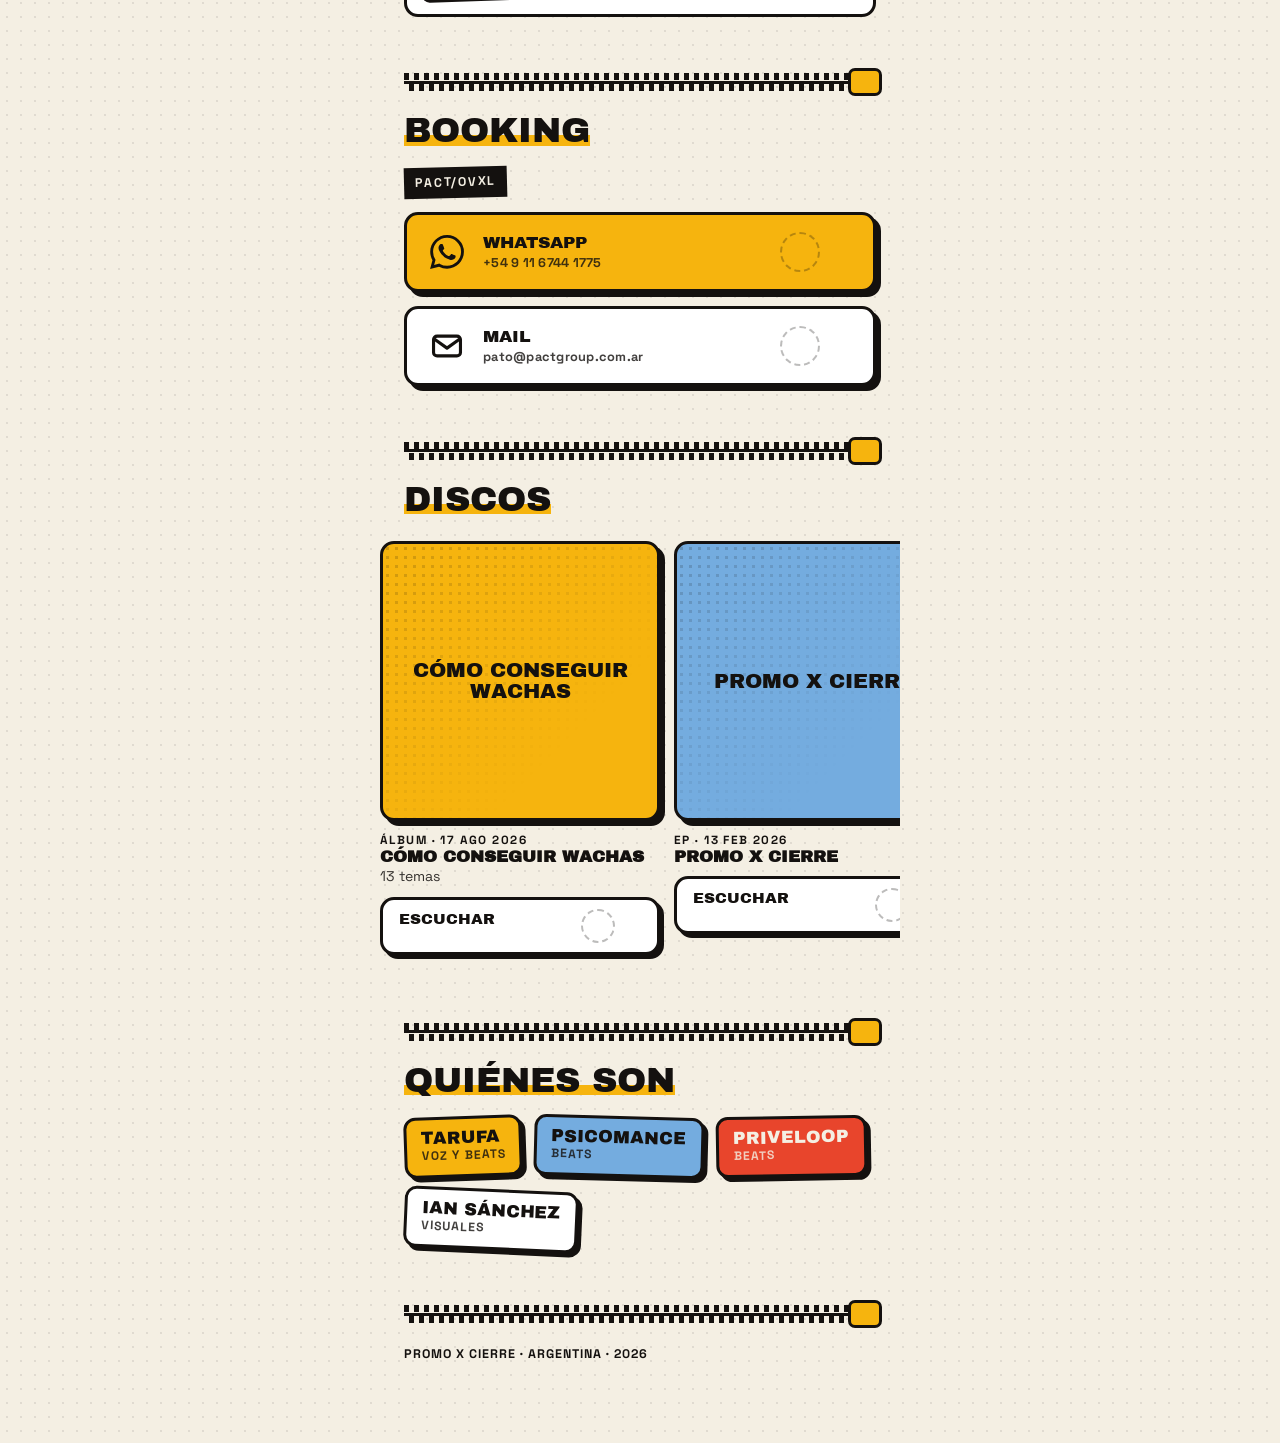
==== commit 6e2f481a: "Sección Booking con WhatsApp y mail, y métricas opcionales con GA4 - Booking pasa a su propia secció" ====
--- a/promo-x-cierre/index.html
+++ b/promo-x-cierre/index.html
@@ -40,6 +40,12 @@
       <ol class="shows" id="shows"></ol>
     </section>
 
+    <section class="block" id="booking" aria-labelledby="h-booking">
+      <div class="zip" aria-hidden="true"></div>
+      <h2 id="h-booking">Booking</h2>
+      <div class="contact" id="contact"></div>
+    </section>
+
     <section class="block" id="discos" aria-labelledby="h-discos">
       <div class="zip" aria-hidden="true"></div>
       <h2 id="h-discos">Discos</h2>
--- a/promo-x-cierre/styles.css
+++ b/promo-x-cierre/styles.css
@@ -198,6 +198,11 @@
   letter-spacing: 0.1em; text-transform: uppercase;
   padding: 0.15rem 0.5rem; border-radius: 99px;
 }
+.btn--icon { display: grid; grid-template-columns: auto minmax(0, 1fr); gap: 14px; align-items: center; }
+.btn__icon { display: grid; place-items: center; width: 44px; height: 44px; }
+.btn__icon svg { width: 34px; height: 34px; display: block; }
+.btn--icon small { text-transform: none; letter-spacing: 0.02em; font-size: 0.8rem; overflow-wrap: anywhere; }
+
 .btn--sm {
   min-height: 58px;
   padding: 11px calc(var(--lane) * 0.8) 11px 16px;
@@ -280,7 +285,26 @@
   padding: 0.3rem 0.8rem;
   transform: rotate(-3deg);
 }
+.soon {
+  justify-self: start;
+  font-family: var(--display); font-size: 0.85rem; letter-spacing: 0.1em; text-transform: uppercase;
+  color: var(--ink);
+  background: var(--sky);
+  border: var(--line) solid var(--ink); border-radius: 8px;
+  padding: 0.3rem 0.8rem;
+  transform: rotate(-2deg);
+}
 .empty { font-weight: 700; }
+
+/* Booking */
+.contact { display: grid; gap: 14px; }
+.contact__name {
+  justify-self: start;
+  font-weight: 700; font-size: 0.78rem; letter-spacing: 0.14em; text-transform: uppercase;
+  background: var(--ink); color: var(--paper);
+  padding: 0.4rem 0.7rem;
+  transform: rotate(-1.5deg);
+}
 
 /* Discos: tira horizontal que se desliza con el dedo */
 .strip {
